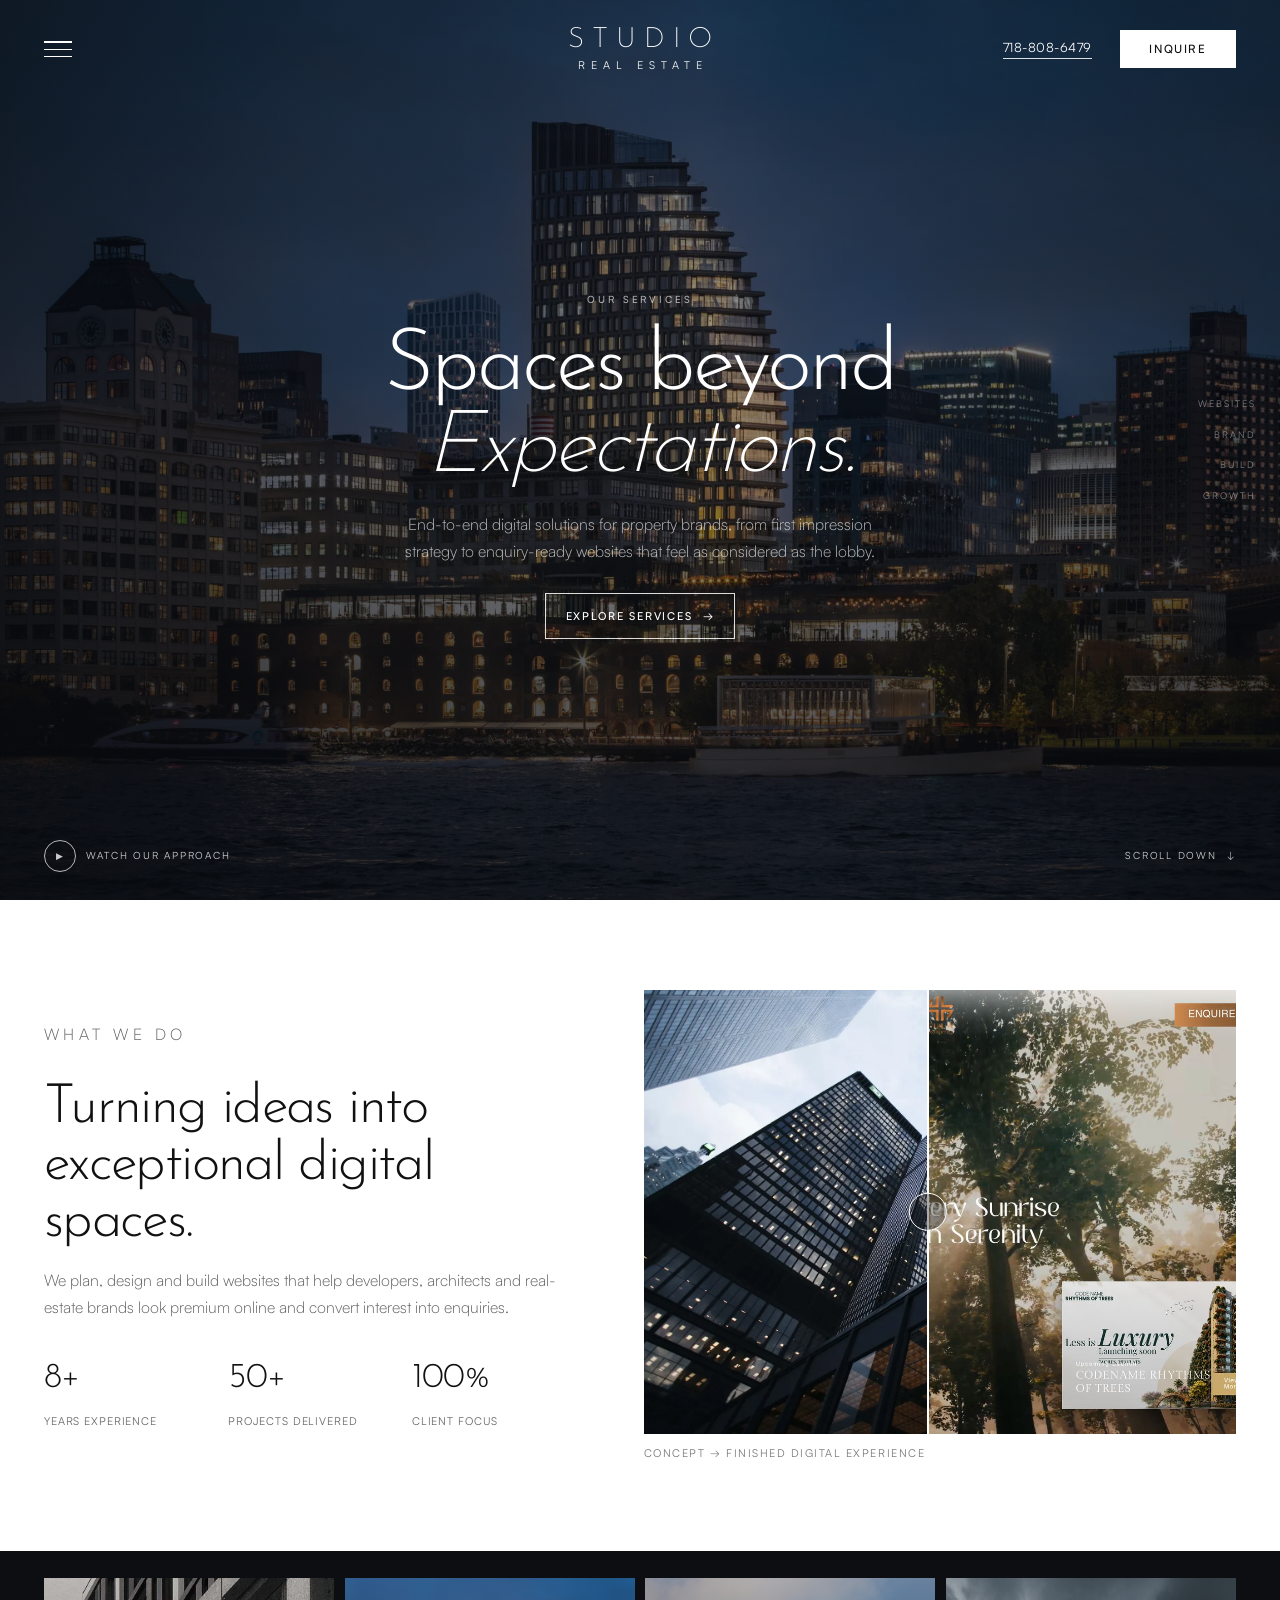
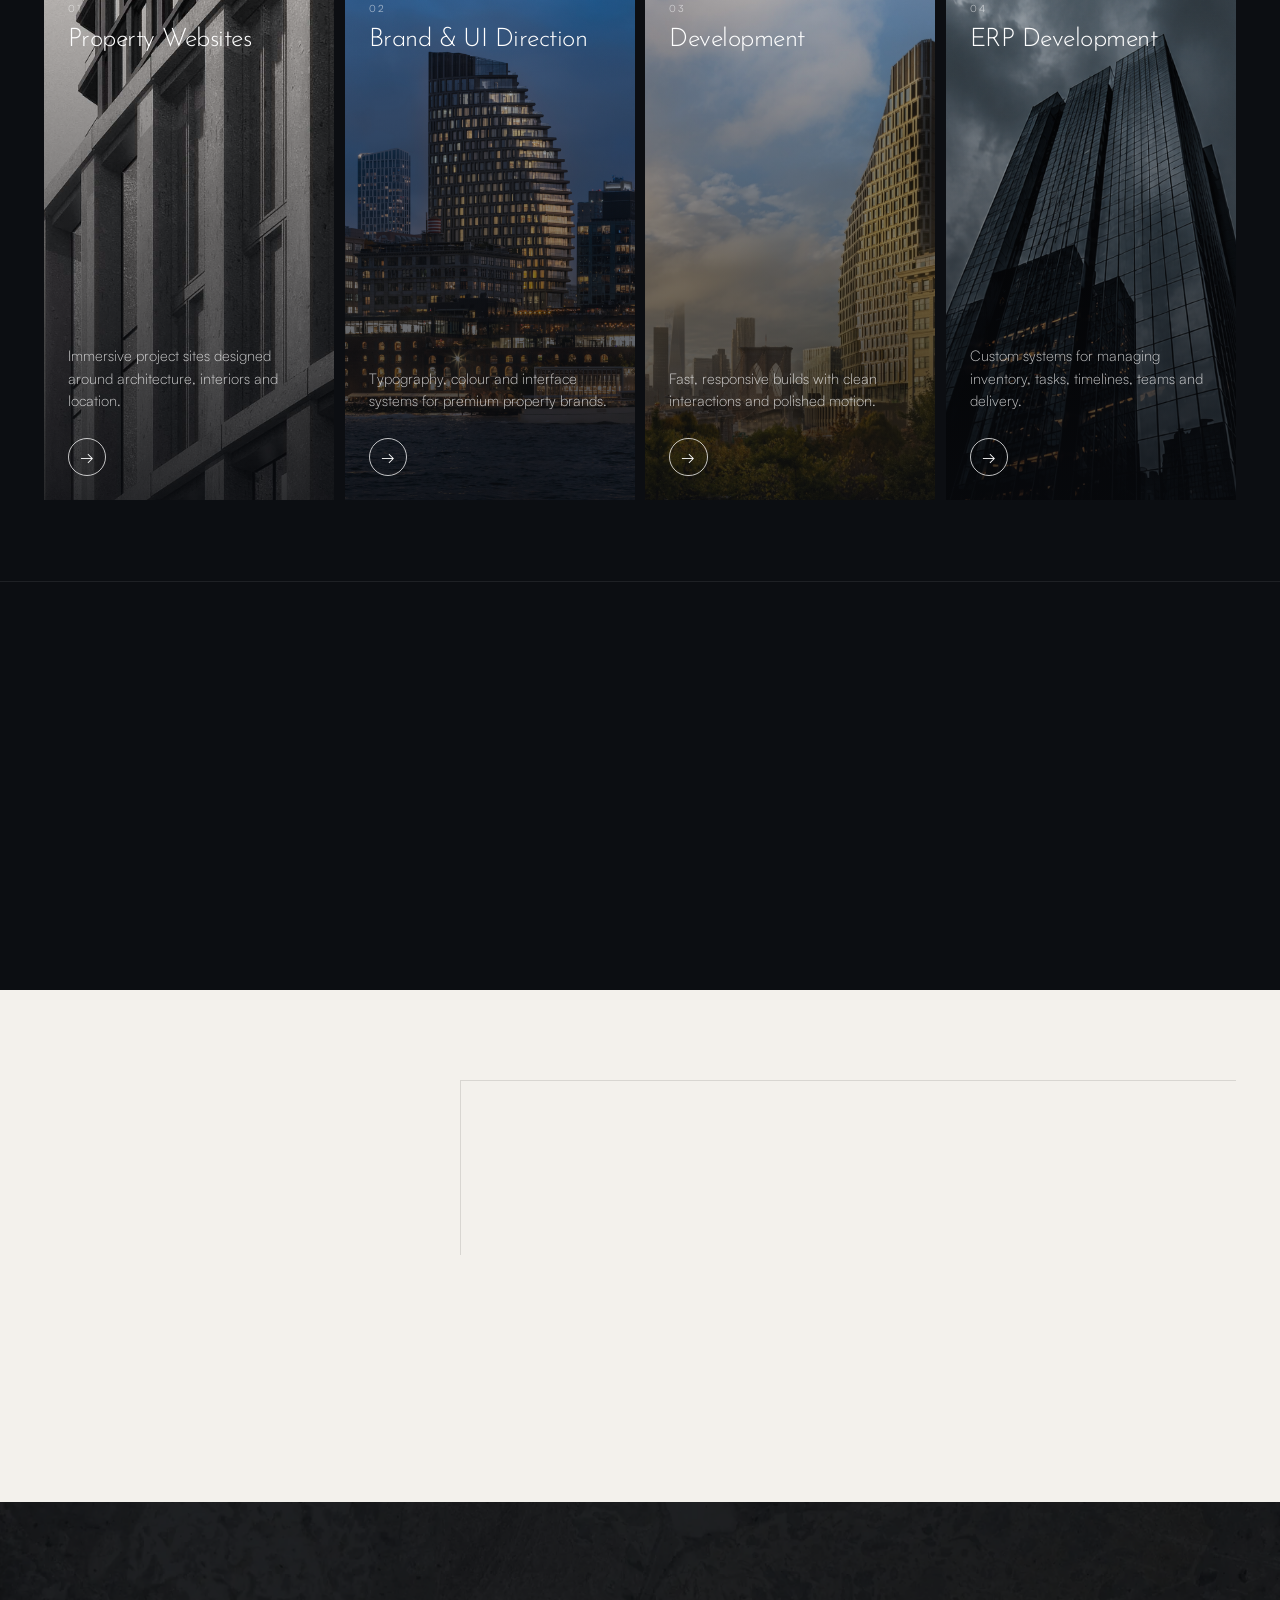
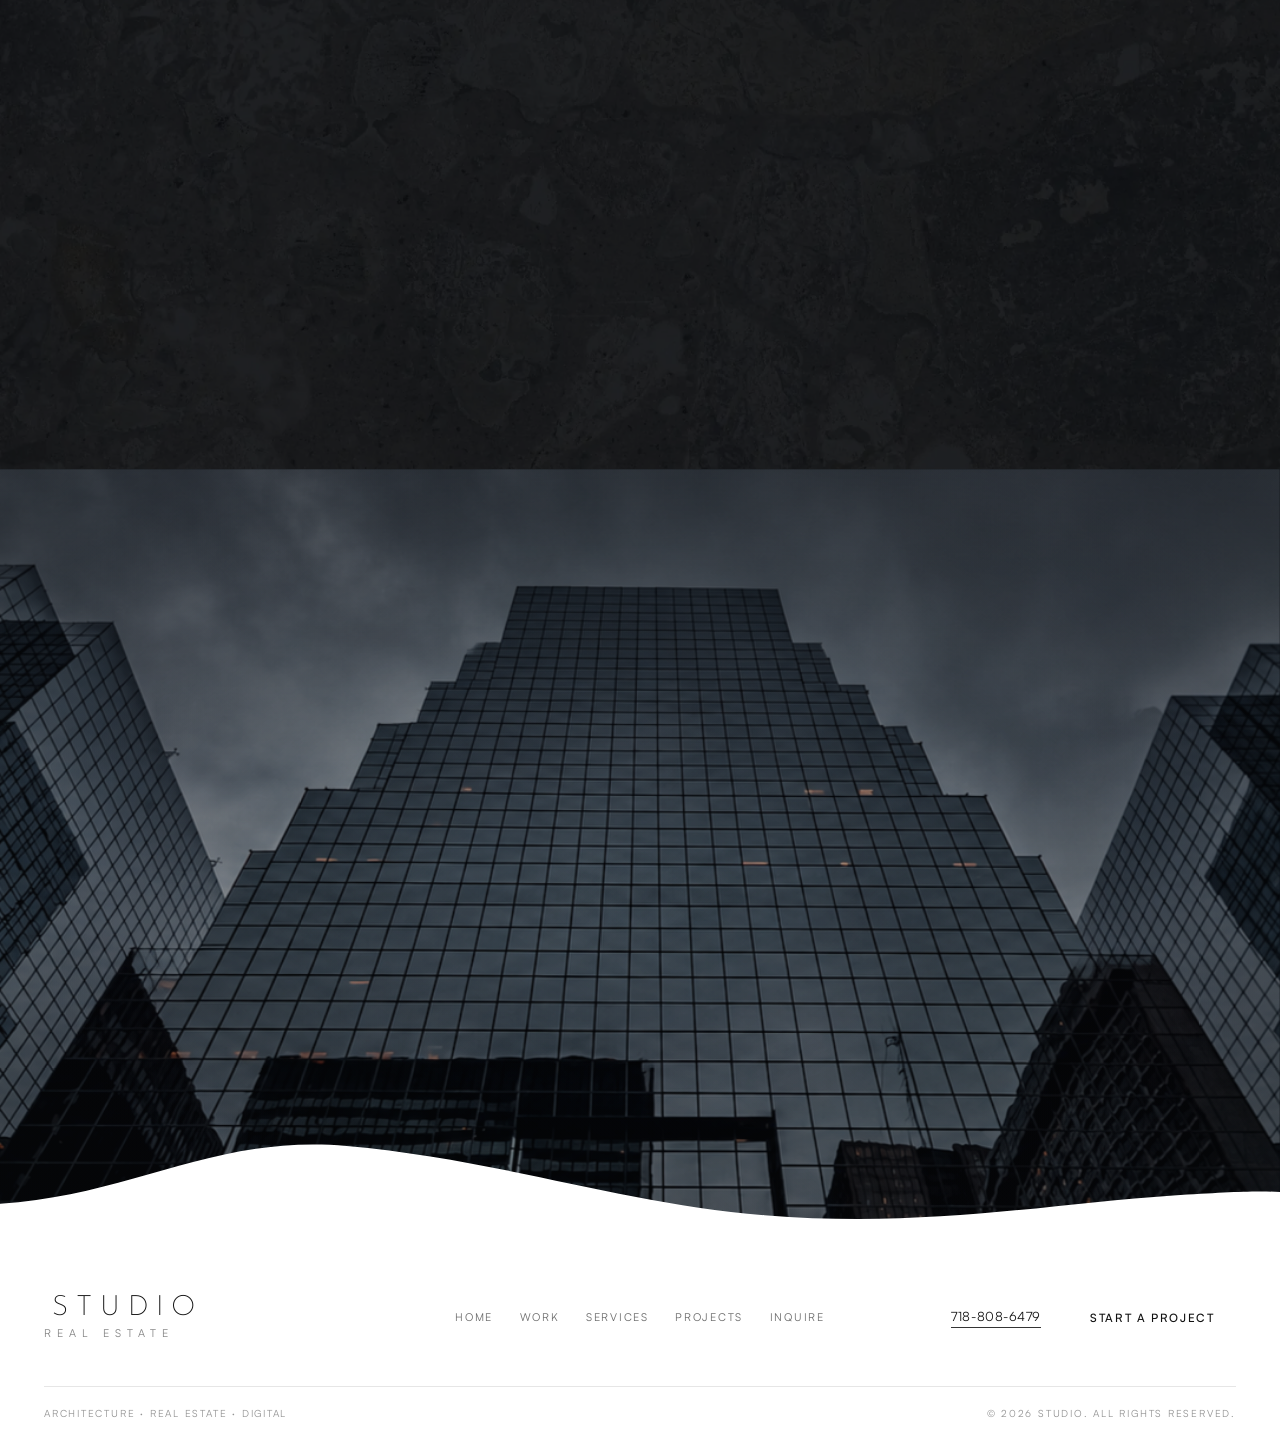
==== service.html @ bb8945a8 "s" ====
<!DOCTYPE html>
<html lang="en">
  <head>
    <meta charset="UTF-8" />
    <meta name="viewport" content="width=device-width, initial-scale=1.0" />
    <title>Services | Studio Real Estate</title>
    <link rel="stylesheet" href="css/style.css" />
    <link rel="stylesheet" href="css/service.css" />
  </head>
  <body class="page-service">
    <header class="site-header" data-hero-animate>
      <button
        class="menu-toggle"
        type="button"
        aria-label="Open menu"
        aria-expanded="false"
        aria-controls="site-menu"
      >
        <span></span>
        <span></span>
        <span></span>
      </button>

      <a class="brand" href="index.html#hero" aria-label="Studio home">
        <span class="brand__name">Studio</span>
        <span class="brand__place">Real Estate</span>
      </a>

      <div class="header-actions">
        <a class="header-phone" href="tel:7188086479">718-808-6479</a>
        <a class="btn-inquire" href="#start">Inquire</a>
      </div>
    </header>

    <nav class="site-menu" id="site-menu" aria-hidden="true">
      <div class="site-menu__inner">
        <ul class="site-menu__links">
          <li><a href="index.html#hero">Home</a></li>
          <li><a href="index.html#statement">Work</a></li>
          <li><a href="service.html">Services</a></li>
          <li><a href="#start">Start a Project</a></li>
          <li><a href="index.html#projects">Projects</a></li>
        </ul>
      </div>
    </nav>

    <main>
      <section class="svc-hero" id="top">
        <div class="svc-hero__media" aria-hidden="true">
          <img src="hero_image/CTA.webp" alt="" />
          <div class="svc-hero__overlay"></div>
        </div>

        <div class="svc-hero__content">
          <p class="svc-hero__eyebrow" data-hero-animate>Our Services</p>
          <h1 class="svc-hero__title">
            <span data-hero-animate>Spaces beyond</span>
            <span class="svc-hero__title-em" data-hero-animate>Expectations.</span>
          </h1>
          <p class="svc-hero__copy" data-hero-animate>
            End-to-end digital solutions for property brands, from first impression
            strategy to enquiry-ready websites that feel as considered as the lobby.
          </p>
          <a class="svc-outline" href="#core" data-hero-animate>
            Explore Services
            <span aria-hidden="true">→</span>
          </a>
        </div>

        <div class="svc-hero__rail svc-hero__rail--right" aria-hidden="true">
          <span>Websites</span>
          <span>Brand</span>
          <span>Build</span>
          <span>Growth</span>
        </div>

        <div class="svc-hero__bottom" data-hero-animate>
          <a class="svc-hero__watch" href="index.html#approach">
            <span class="svc-hero__play" aria-hidden="true">▶</span>
            Watch Our Approach
          </a>
          <a class="svc-hero__scroll" href="#intro" aria-label="Scroll down">
            Scroll Down
            <span aria-hidden="true">↓</span>
          </a>
        </div>
      </section>

      <section class="svc-intro" id="intro" data-animate-section>
        <div class="svc-intro__copy">
          <p class="svc-kicker">What we do</p>
          <h2>Turning ideas into exceptional digital spaces.</h2>
          <p>
            We plan, design and build websites that help developers, architects and
            real-estate brands look premium online and convert interest into enquiries.
          </p>
          <ul class="svc-stats">
            <li>
              <strong>8+</strong>
              <span>Years Experience</span>
            </li>
            <li>
              <strong>50+</strong>
              <span>Projects Delivered</span>
            </li>
            <li>
              <strong>100%</strong>
              <span>Client Focus</span>
            </li>
          </ul>
        </div>

        <div class="svc-compare" data-compare>
          <div class="svc-compare__frame">
            <img class="svc-compare__after" src="images/projects/tula.jpg" alt="Finished property website" />
            <div class="svc-compare__before-wrap">
              <img class="svc-compare__before" src="hero_image/second_hero.webp" alt="Concept composition" />
            </div>
            <input
              class="svc-compare__range"
              type="range"
              min="0"
              max="100"
              value="48"
              aria-label="Compare concept and finished design"
            />
            <div class="svc-compare__handle" aria-hidden="true"></div>
          </div>
          <p class="svc-compare__caption">Concept → finished digital experience</p>
        </div>
      </section>

      <section class="svc-core" id="core" data-animate-section>
        <ul class="svc-core__grid">
          <li class="svc-core__card" data-flip-card>
            <div class="svc-core__inner">
              <div class="svc-core__face svc-core__face--front">
                <img src="hero_image/olympia-design-hero.jpg" alt="" />
                <div class="svc-core__shade"></div>
                <div class="svc-core__body">
                  <span>01</span>
                  <h3>Property Websites</h3>
                  <p>Immersive project sites designed around architecture, interiors and location.</p>
                  <span class="svc-core__hint" aria-hidden="true">→</span>
                </div>
              </div>
              <div class="svc-core__face svc-core__face--back">
                <div class="svc-core__back">
                  <span>01</span>
                  <h3>Property Websites</h3>
                  <p>
                    Launch pages that feel like the property, photography-led layouts,
                    unit plans, gallery storytelling and enquiry paths built to convert.
                  </p>
                  <ul>
                    <li>Project &amp; landing sites</li>
                    <li>Gallery &amp; walkthrough flows</li>
                    <li>Lead capture &amp; CRM hooks</li>
                  </ul>
                  <a href="#start">Start a project <span aria-hidden="true">→</span></a>
                </div>
              </div>
            </div>
          </li>
          <li class="svc-core__card" data-flip-card>
            <div class="svc-core__inner">
              <div class="svc-core__face svc-core__face--front">
                <img src="hero_image/CTA.jpg" alt="" />
                <div class="svc-core__shade"></div>
                <div class="svc-core__body">
                  <span>02</span>
                  <h3>Brand &amp; UI Direction</h3>
                  <p>Typography, colour and interface systems for premium property brands.</p>
                  <span class="svc-core__hint" aria-hidden="true">→</span>
                </div>
              </div>
              <div class="svc-core__face svc-core__face--back">
                <div class="svc-core__back">
                  <span>02</span>
                  <h3>Brand &amp; UI Direction</h3>
                  <p>
                    A clear visual system so every screen, from first scroll to enquiry 
                    feels consistent, calm and unmistakably yours.
                  </p>
                  <ul>
                    <li>Type &amp; colour systems</li>
                    <li>Interface patterns</li>
                    <li>Art direction for launches</li>
                  </ul>
                  <a href="#start">Start a project <span aria-hidden="true">→</span></a>
                </div>
              </div>
            </div>
          </li>
          <li class="svc-core__card" data-flip-card>
            <div class="svc-core__inner">
              <div class="svc-core__face svc-core__face--front">
                <img src="hero_image/2022PB63_7179-5-scaled.jpg" alt="" />
                <div class="svc-core__shade"></div>
                <div class="svc-core__body">
                  <span>03</span>
                  <h3>Development</h3>
                  <p>Fast, responsive builds with clean interactions and polished motion.</p>
                  <span class="svc-core__hint" aria-hidden="true">→</span>
                </div>
              </div>
              <div class="svc-core__face svc-core__face--back">
                <div class="svc-core__back">
                  <span>03</span>
                  <h3>Development</h3>
                  <p>
                    Front-end engineering that protects design intent, sharp on mobile,
                    smooth in motion and ready for SEO and analytics from day one.
                  </p>
                  <ul>
                    <li>Responsive builds</li>
                    <li>Motion &amp; micro-interactions</li>
                    <li>Performance &amp; SEO basics</li>
                  </ul>
                  <a href="#start">Start a project <span aria-hidden="true">→</span></a>
                </div>
              </div>
            </div>
          </li>
          <li class="svc-core__card" data-flip-card>
            <div class="svc-core__inner">
              <div class="svc-core__face svc-core__face--front">
                <img src="hero_image/start-skyline-b.png" alt="" />
                <div class="svc-core__shade"></div>
                <div class="svc-core__body">
                  <span>04</span>
                  <h3>ERP Development</h3>
                  <p>Custom systems for managing inventory, tasks, timelines, teams and delivery.</p>
                  <span class="svc-core__hint" aria-hidden="true">→</span>
                </div>
              </div>
              <div class="svc-core__face svc-core__face--back">
                <div class="svc-core__back">
                  <span>04</span>
                  <h3>ERP Development</h3>
                  <p>
                    Internal tools tailored to how your team actually works, inventory,
                    timelines, handoffs and reporting in one clear system.
                  </p>
                  <ul>
                    <li>Inventory &amp; unit tracking</li>
                    <li>Team &amp; task workflows</li>
                    <li>Dashboards &amp; reporting</li>
                  </ul>
                  <a href="#start">Start a project <span aria-hidden="true">→</span></a>
                </div>
              </div>
            </div>
          </li>
        </ul>
      </section>

      <section class="svc-process" id="process" data-animate-section>
        <div class="svc-process__intro">
          <p class="svc-kicker svc-kicker--light">Our process</p>
          <h2>One vision.<br />Every stage.</h2>
          <a class="svc-outline" href="index.html#approach">Our Process <span aria-hidden="true">→</span></a>
        </div>

        <ol class="svc-process__track">
          <li>
            <figure>
              <img src="what_we_do_assets/01_strategy.jpg" alt="" />
              <figcaption><span>01</span> Discover</figcaption>
            </figure>
          </li>
          <li>
            <figure>
              <img src="what_we_do_assets/02_brand.jpg" alt="" />
              <figcaption><span>02</span> Plan</figcaption>
            </figure>
          </li>
          <li>
            <figure>
              <img src="what_we_do_assets/03_web_design.jpg" alt="" />
              <figcaption><span>03</span> Design</figcaption>
            </figure>
          </li>
          <li>
            <figure>
              <img src="what_we_do_assets/04_development.jpg" alt="" />
              <figcaption><span>04</span> Develop</figcaption>
            </figure>
          </li>
          <li>
            <figure>
              <img src="what_we_do_assets/06_support.jpg" alt="" />
              <figcaption><span>05</span> Deliver</figcaption>
            </figure>
          </li>
        </ol>
      </section>

      <section class="svc-expertise" id="expertise" data-animate-section>
        <div class="svc-expertise__intro">
          <p class="svc-kicker">Our expertise</p>
          <h2>End-to-end solutions.</h2>
          <p>
            Strategy, design, engineering and growth, one studio through every stage
            of your property’s digital presence.
          </p>
          <a class="svc-solid" href="#core">View All Services <span aria-hidden="true">→</span></a>
        </div>

        <ul class="svc-expertise__grid">
          <li>
            <img src="what_we_do_assets/01_strategy_icon.png" alt="" />
            <h3>Concept Design &amp; Planning</h3>
          </li>
          <li>
            <img src="what_we_do_assets/03_web_design_icon.png" alt="" />
            <h3>UI Systems &amp; Interfaces</h3>
          </li>
          <li>
            <img src="what_we_do_assets/02_brand_icon.png" alt="" />
            <h3>Brand Identity &amp; Art Direction</h3>
          </li>
          <li>
            <img src="what_we_do_assets/05_seo_icon.png" alt="" />
            <h3>SEO &amp; Enquiry Flows</h3>
          </li>
          <li>
            <img src="what_we_do_assets/04_development_icon.png" alt="" />
            <h3>Build &amp; Launch</h3>
          </li>
          <li>
            <img src="what_we_do_assets/06_support_icon.png" alt="" />
            <h3>Ongoing Support</h3>
          </li>
        </ul>
      </section>

      <section class="svc-why" id="why" data-animate-section>
        <div class="svc-why__media" aria-hidden="true">
          <img src="hero_image/bg-menu-full.webp" alt="" />
          <div class="svc-why__overlay"></div>
        </div>
        <div class="svc-why__copy">
          <h2>Why work with us?</h2>
          <p>
            Quiet design, strong presence. We build digital experiences that protect
            the brand, clarify the offer and turn attention into conversations.
          </p>
        </div>
        <ul class="svc-why__points">
          <li>
            <span>01</span>
            <h3>Client-Centric</h3>
            <p>Every decision serves how your property actually sells.</p>
          </li>
          <li>
            <span>02</span>
            <h3>Transparent Process</h3>
            <p>Clear stages, shared timelines and no template surprises.</p>
          </li>
          <li>
            <span>03</span>
            <h3>Quality &amp; Precision</h3>
            <p>Typography, motion and detail treated like lobby finishes.</p>
          </li>
          <li>
            <span>04</span>
            <h3>Long-Term Value</h3>
            <p>Sites that stay sharp after launch, not just on day one.</p>
          </li>
        </ul>
      </section>

      <section class="start" id="start" data-animate-section>
        <div class="start__media" aria-hidden="true">
          <img
            class="start__image is-active"
            data-start-slide
            src="hero_image/start-skyline-a.png"
            alt=""
          />
          <img
            class="start__image"
            data-start-slide
            src="hero_image/start-skyline-b.png"
            alt=""
          />
          <div class="start__overlay"></div>
        </div>

        <div class="start__content">
          <p class="start__eyebrow">05, Start a project</p>
          <h2 class="start__title" data-start-title aria-live="polite">
            <span class="start__line"><span>Your next</span></span>
            <span class="start__line"><span>property</span></span>
            <span class="start__line"><span>deserves a better</span></span>
            <span class="start__line"><span>first impression.</span></span>
          </h2>
          <a class="start__cta" href="mailto:hello@studio.com">
            Let’s talk
            <span aria-hidden="true">→</span>
          </a>
        </div>
      </section>
    </main>

    <footer class="site-footer" data-animate-section>
      <svg
        class="site-footer__wave"
        viewBox="0 0 1440 160"
        preserveAspectRatio="none"
        aria-hidden="true"
      >
        <path
          d="M0,118 C150,108 240,34 390,48 C560,64 700,118 860,132 C1040,148 1180,118 1320,108 C1380,104 1415,102 1440,104 L1440,160 L0,160 Z"
        />
      </svg>

      <div class="site-footer__body">
        <div class="site-footer__inner">
          <a class="brand site-footer__brand" href="index.html#hero" aria-label="Studio home">
            <span class="brand__name">Studio</span>
            <span class="brand__place">Real Estate</span>
          </a>

          <nav class="site-footer__nav" aria-label="Footer">
            <a href="index.html#hero">Home</a>
            <a href="index.html#statement">Work</a>
            <a href="service.html">Services</a>
            <a href="index.html#projects">Projects</a>
            <a href="#start">Inquire</a>
          </nav>

          <div class="site-footer__actions">
            <a class="site-footer__phone" href="tel:7188086479">718-808-6479</a>
            <a class="btn-inquire site-footer__btn" href="#start">Start a project</a>
          </div>
        </div>

        <div class="site-footer__bar">
          <p>Architecture · Real Estate · Digital</p>
          <p>© 2026 Studio. All rights reserved.</p>
        </div>
      </div>
    </footer>

    <script src="js/main.js?v=build11"></script>
    <script src="js/service.js"></script>
  </body>
</html>
---- css/style.css ----
/* ============================================
   Olympia Dumbo — Base & Fonts
   ============================================ */

@font-face {
  font-family: "Josefin Sans";
  src: url("../Josefin_Sans/JosefinSans-VariableFont_wght.ttf")
    format("truetype-variations");
  font-weight: 100 700;
  font-style: normal;
  font-display: swap;
}

@font-face {
  font-family: "Satoshi";
  src: url("../Josefin_Sans/Satoshi-Light.otf") format("opentype");
  font-weight: 300;
  font-style: normal;
  font-display: swap;
}

@font-face {
  font-family: "Satoshi";
  src: url("../Josefin_Sans/Satoshi-Regular.otf") format("opentype");
  font-weight: 400;
  font-style: normal;
  font-display: swap;
}

@font-face {
  font-family: "Satoshi";
  src: url("../Josefin_Sans/Satoshi-Medium.otf") format("opentype");
  font-weight: 500;
  font-style: normal;
  font-display: swap;
}

@font-face {
  font-family: "Satoshi";
  src: url("../Josefin_Sans/Satoshi-Bold.otf") format("opentype");
  font-weight: 700;
  font-style: normal;
  font-display: swap;
}

:root {
  --color-white: #ffffff;
  --color-black: #111111;
  --color-ink: #1a1a1a;
  --header-pad-x: clamp(1.25rem, 3.5vw, 2.75rem);
  --header-pad-y: clamp(1.1rem, 2vw, 1.6rem);
  --ease-out: cubic-bezier(0.22, 1, 0.36, 1);
}

*,
*::before,
*::after {
  box-sizing: border-box;
  margin: 0;
  padding: 0;
}

html {
  scroll-behavior: smooth;
}

body {
  font-family: "Satoshi", "Josefin Sans", sans-serif;
  color: var(--color-white);
  background: var(--color-ink);
  line-height: 1.4;
  overflow-x: hidden;
  -webkit-font-smoothing: antialiased;
}

img {
  display: block;
  max-width: 100%;
}

a {
  color: inherit;
  text-decoration: none;
}

button {
  font: inherit;
  color: inherit;
  background: none;
  border: none;
  cursor: pointer;
}

ul {
  list-style: none;
}

/* ============================================
   Header
   ============================================ */

.site-header {
  position: absolute;
  inset: 0 0 auto;
  z-index: 100;
  display: grid;
  grid-template-columns: 1fr auto 1fr;
  align-items: center;
  padding: var(--header-pad-y) var(--header-pad-x);
  mix-blend-mode: normal;
}

.menu-toggle {
  justify-self: start;
  display: flex;
  flex-direction: column;
  justify-content: center;
  gap: 6px;
  width: 28px;
  height: 28px;
  z-index: 120;
}

.menu-toggle span {
  display: block;
  width: 100%;
  height: 1.25px;
  background: var(--color-white);
  transition: transform 0.35s var(--ease-out), opacity 0.25s ease;
}

.menu-toggle.is-open span:nth-child(1) {
  transform: translateY(7.25px) rotate(45deg);
}

.menu-toggle.is-open span:nth-child(2) {
  opacity: 0;
}

.menu-toggle.is-open span:nth-child(3) {
  transform: translateY(-7.25px) rotate(-45deg);
}

.brand {
  justify-self: center;
  display: flex;
  flex-direction: column;
  align-items: center;
  text-align: center;
  z-index: 120;
  transition: opacity 0.3s ease;
}

.brand:hover {
  opacity: 0.85;
}

.brand__name {
  font-family: "Josefin Sans", sans-serif;
  font-weight: 200;
  font-size: clamp(1.35rem, 2.2vw, 1.85rem);
  letter-spacing: 0.28em;
  text-transform: uppercase;
  line-height: 1;
  padding-left: 0.28em; /* optical balance for letter-spacing */
}

.brand__place {
  font-family: "Satoshi", sans-serif;
  font-weight: 400;
  font-size: clamp(0.55rem, 0.85vw, 0.68rem);
  letter-spacing: 0.55em;
  text-transform: uppercase;
  margin-top: 0.35em;
  padding-left: 0.55em;
  opacity: 0.95;
}

.header-actions {
  justify-self: end;
  display: flex;
  align-items: center;
  gap: clamp(1rem, 2.5vw, 1.75rem);
  z-index: 120;
}

.header-phone {
  font-family: "Satoshi", sans-serif;
  font-weight: 400;
  font-size: clamp(0.7rem, 1vw, 0.82rem);
  letter-spacing: 0.04em;
  border-bottom: 1px solid rgba(255, 255, 255, 0.85);
  padding-bottom: 1px;
  transition: opacity 0.25s ease;
}

.header-phone:hover {
  opacity: 0.75;
}

.btn-inquire {
  display: inline-flex;
  align-items: center;
  justify-content: center;
  min-width: 7.25rem;
  padding: 0.7rem 1.35rem;
  background: var(--color-white);
  color: var(--color-black);
  font-family: "Satoshi", sans-serif;
  font-weight: 500;
  font-size: 0.72rem;
  letter-spacing: 0.14em;
  text-transform: uppercase;
  transition: background 0.3s ease, color 0.3s ease, transform 0.3s var(--ease-out);
}

.btn-inquire:hover {
  background: transparent;
  color: var(--color-white);
  outline: 1px solid var(--color-white);
  outline-offset: -1px;
}

/* ============================================
   Full-screen menu
   ============================================ */

.site-menu {
  position: fixed;
  inset: 0;
  z-index: 90;
  background:
    linear-gradient(rgba(10, 10, 12, 0.72), rgba(10, 10, 12, 0.72)),
    url("../hero_image/bg-menu-full.jpg") center / cover no-repeat;
  opacity: 0;
  visibility: hidden;
  pointer-events: none;
  transition: opacity 0.7s cubic-bezier(0.4, 0, 0.2, 1), visibility 0.7s cubic-bezier(0.4, 0, 0.2, 1);
}

.site-menu.is-open {
  opacity: 1;
  visibility: visible;
  pointer-events: auto;
}

.site-menu__inner {
  display: flex;
  align-items: center;
  justify-content: center;
  min-height: 100%;
  padding: 6rem var(--header-pad-x) 3rem;
}

.site-menu__links {
  text-align: center;
}

.site-menu__links a {
  display: inline-block;
  font-family: "Josefin Sans", sans-serif;
  font-weight: 200;
  font-size: clamp(1.75rem, 5vw, 3.25rem);
  letter-spacing: 0.18em;
  text-transform: uppercase;
  padding: 0.45em 0;
  transition: opacity 0.25s ease;
}

.site-menu__links a:hover {
  opacity: 0.65;
}

.site-menu.is-open .site-menu__links li {
  animation: menuLinkIn 0.55s var(--ease-out) both;
}

.site-menu.is-open .site-menu__links li:nth-child(1) { animation-delay: 0.08s; }
.site-menu.is-open .site-menu__links li:nth-child(2) { animation-delay: 0.14s; }
.site-menu.is-open .site-menu__links li:nth-child(3) { animation-delay: 0.2s; }
.site-menu.is-open .site-menu__links li:nth-child(4) { animation-delay: 0.26s; }
.site-menu.is-open .site-menu__links li:nth-child(5) { animation-delay: 0.32s; }

@keyframes menuLinkIn {
  from {
    opacity: 0;
    transform: translateY(18px);
  }
  to {
    opacity: 1;
    transform: translateY(0);
  }
}

body.menu-open {
  overflow: hidden;
}

body.menu-open .brand,
body.menu-open .header-actions {
  opacity: 0;
  pointer-events: none;
}

/* ============================================
   Hero
   ============================================ */

.hero {
  position: relative;
  min-height: 100vh;
  min-height: 100dvh;
  display: flex;
  align-items: center;
  justify-content: center;
  overflow: hidden;
  color: var(--color-white);
  background: #0c0e12;
  isolation: isolate;
}

.hero__media {
  position: absolute;
  inset: 0;
  z-index: 0;
  overflow: hidden;
  background: #0c0e12;
}

.hero__image {
  position: absolute;
  inset: 0;
  width: 100%;
  height: 100%;
  object-fit: cover;
  object-position: center 40%;
  opacity: 0;
  transform: translateZ(0) scale(1.04);
  transition:
    opacity 1.6s cubic-bezier(0.4, 0, 0.2, 1),
    transform 7s cubic-bezier(0.25, 0.1, 0.25, 1);
  backface-visibility: hidden;
}

.hero__image.is-active {
  opacity: 1;
  z-index: 1;
  transform: translateZ(0) scale(1);
}

.hero__image.is-exiting {
  opacity: 0;
  z-index: 0;
  transform: translateZ(0) scale(1.02);
}

.hero__overlay {
  position: absolute;
  inset: 0;
  z-index: 2;
  background:
    linear-gradient(
      180deg,
      rgba(8, 10, 14, 0.28) 0%,
      rgba(8, 10, 14, 0.12) 35%,
      rgba(8, 10, 14, 0.18) 70%,
      rgba(8, 10, 14, 0.35) 100%
    );
  pointer-events: none;
}

.hero__content {
  position: relative;
  z-index: 1;
  max-width: 56rem;
  padding: 5.5rem var(--header-pad-x) 4rem;
  text-align: center;
}

.hero__eyebrow {
  font-family: "Satoshi", sans-serif;
  font-weight: 400;
  font-size: clamp(0.58rem, 1vw, 0.72rem);
  letter-spacing: 0.28em;
  text-transform: uppercase;
  margin-bottom: clamp(1rem, 2.2vh, 1.5rem);
  opacity: 0.85;
}

.hero__title {
  font-family: "Josefin Sans", sans-serif;
  font-weight: 400;
  font-size: clamp(2rem, 6vw, 4.6rem);
  line-height: 1.08;
  letter-spacing: 0.12em;
  text-transform: uppercase;
  margin-bottom: clamp(1.1rem, 2.5vw, 1.65rem);
}

.hero__title span {
  display: block;
}

.hero__subtitle {
  font-family: "Satoshi", sans-serif;
  font-weight: 500;
  font-size: clamp(0.62rem, 1.15vw, 0.8rem);
  letter-spacing: 0.22em;
  text-transform: uppercase;
  max-width: 38rem;
  margin: 0 auto;
  line-height: 1.65;
  padding-left: 0.22em;
}

.hero__cta {
  margin-top: clamp(1.5rem, 3vh, 2.25rem);
}

.hero__btn {
  min-width: 9rem;
}

/* Hero entrance — triggered by .is-ready on body */
[data-hero-animate] {
  opacity: 0;
  transform: translateY(28px);
  transition:
    opacity 1s var(--ease-out),
    transform 1s var(--ease-out);
}

body.is-ready .site-header[data-hero-animate] {
  opacity: 1;
  transform: translateY(0);
  transition-delay: 0.1s;
}

body.is-ready .hero__eyebrow[data-hero-animate] {
  opacity: 0.85;
  transform: translateY(0);
  transition-delay: 0.35s;
}

body.is-ready .hero__title [data-hero-animate]:nth-child(1) {
  opacity: 1;
  transform: translateY(0);
  transition-delay: 0.5s;
}

body.is-ready .hero__title [data-hero-animate]:nth-child(2) {
  opacity: 1;
  transform: translateY(0);
  transition-delay: 0.65s;
}

body.is-ready .hero__title [data-hero-animate]:nth-child(3) {
  opacity: 1;
  transform: translateY(0);
  transition-delay: 0.8s;
}

body.is-ready .hero__subtitle[data-hero-animate] {
  opacity: 1;
  transform: translateY(0);
  transition-delay: 0.98s;
}

body.is-ready .hero__cta[data-hero-animate] {
  opacity: 1;
  transform: translateY(0);
  transition-delay: 1.12s;
}

body.is-ready .scroll-hint[data-hero-animate] {
  opacity: 0.9;
  transform: translateX(-50%) translateY(0);
  transition-delay: 1.3s;
}

.scroll-hint {
  position: absolute;
  left: 50%;
  bottom: clamp(1.25rem, 3vh, 2.25rem);
  z-index: 2;
  transform: translateX(-50%);
  color: var(--color-white);
  transition: opacity 0.25s ease;
}

body.is-ready .scroll-hint {
  animation: chevronBob 2.2s ease-in-out 2s infinite;
}

.scroll-hint:hover {
  opacity: 0.65;
}

@keyframes chevronBob {
  0%,
  100% {
    transform: translateX(-50%) translateY(0);
  }
  50% {
    transform: translateX(-50%) translateY(8px);
  }
}

/* ============================================
   Statement (second section)
   ============================================ */

.statement {
  position: relative;
  min-height: 100vh;
  min-height: 100dvh;
  display: flex;
  color: var(--color-white);
  overflow: hidden;
  background: #0c0e12;
  isolation: isolate;
}

.statement__media {
  position: absolute;
  inset: 0;
  z-index: 0;
  overflow: hidden;
  background: #0c0e12;
}

.statement__image {
  width: 100%;
  height: 100%;
  object-fit: cover;
  object-position: center center;
  transform: translateZ(0) scale(1.06);
  backface-visibility: hidden;
}

.statement.is-inview .statement__image {
  animation: statementKenBurns 18s ease-out forwards;
}

.statement__overlay {
  position: absolute;
  inset: 0;
  background:
    linear-gradient(
      105deg,
      rgba(6, 8, 12, 0.55) 0%,
      rgba(6, 8, 12, 0.28) 42%,
      rgba(6, 8, 12, 0.18) 100%
    ),
    linear-gradient(
      180deg,
      rgba(6, 8, 12, 0.35) 0%,
      transparent 28%,
      transparent 68%,
      rgba(6, 8, 12, 0.45) 100%
    );
  pointer-events: none;
}

.statement__layout {
  position: relative;
  z-index: 1;
  display: grid;
  grid-template-rows: auto 1fr auto auto;
  width: 100%;
  min-height: 100vh;
  min-height: 100dvh;
  padding:
    clamp(5.5rem, 12vh, 7.5rem)
    clamp(1.5rem, 5vw, 4.5rem)
    clamp(2rem, 5vh, 3.25rem);
}

.statement__eyebrow {
  display: flex;
  flex-wrap: wrap;
  align-items: center;
  gap: 0.55rem;
  font-family: "Satoshi", sans-serif;
  font-weight: 400;
  font-size: clamp(0.58rem, 1vw, 0.72rem);
  letter-spacing: 0.22em;
  text-transform: uppercase;
  opacity: 0;
  transform: translateY(16px);
  transition: opacity 0.8s var(--ease-out), transform 0.8s var(--ease-out);
}

.statement.is-inview .statement__eyebrow {
  opacity: 0.9;
  transform: translateY(0);
  transition-delay: 0.12s;
}

.statement__title {
  align-self: center;
  max-width: 12ch;
  margin-top: clamp(1.5rem, 4vh, 3rem);
  margin-bottom: clamp(1.5rem, 4vh, 3rem);
  font-family: "Satoshi", sans-serif;
  font-weight: 700;
  font-size: clamp(3.1rem, 9.5vw, 7.5rem);
  line-height: 0.92;
  letter-spacing: -0.03em;
  text-transform: uppercase;
}

.statement__line {
  display: block;
  opacity: 0;
  transform: translateY(40px);
  transition:
    opacity 0.95s var(--ease-out),
    transform 0.95s var(--ease-out);
}

.statement.is-inview .statement__line {
  opacity: 1;
  transform: translateY(0);
}

.statement.is-inview .statement__line:nth-child(1) {
  transition-delay: 0.22s;
}

.statement.is-inview .statement__line:nth-child(2) {
  transition-delay: 0.36s;
}

.statement.is-inview .statement__line:nth-child(3) {
  transition-delay: 0.5s;
}

.statement__copy {
  max-width: 28rem;
  font-family: "Satoshi", sans-serif;
  font-weight: 300;
  font-size: clamp(0.88rem, 1.35vw, 1.05rem);
  line-height: 1.55;
  letter-spacing: 0.01em;
  opacity: 0;
  transform: translateY(22px);
  transition: opacity 0.9s var(--ease-out), transform 0.9s var(--ease-out);
}

.statement.is-inview .statement__copy {
  opacity: 0.92;
  transform: translateY(0);
  transition-delay: 0.62s;
}

.statement__caret {
  display: inline-block;
  margin-right: 0.4em;
  font-weight: 400;
  opacity: 0.75;
}

.statement__explore {
  justify-self: center;
  display: flex;
  flex-direction: column;
  align-items: center;
  gap: 0.85rem;
  margin-top: clamp(2rem, 5vh, 3.5rem);
  font-family: "Satoshi", sans-serif;
  font-weight: 500;
  font-size: 0.62rem;
  letter-spacing: 0.28em;
  text-transform: uppercase;
  opacity: 0;
  transform: translateY(16px);
  transition: opacity 0.8s var(--ease-out), transform 0.8s var(--ease-out);
}

.statement.is-inview .statement__explore {
  opacity: 0.9;
  transform: translateY(0);
  transition-delay: 0.78s;
}

.statement__explore:hover {
  opacity: 1;
}

.statement__explore-line {
  display: block;
  width: 1px;
  height: 3.25rem;
  background: linear-gradient(
    180deg,
    rgba(255, 255, 255, 0.95) 0%,
    rgba(255, 255, 255, 0.15) 100%
  );
  transform-origin: top center;
  animation: explorePulse 2.4s ease-in-out infinite;
}

@keyframes statementKenBurns {
  from {
    transform: translateZ(0) scale(1.06);
  }
  to {
    transform: translateZ(0) scale(1);
  }
}

@keyframes explorePulse {
  0%,
  100% {
    transform: scaleY(1);
    opacity: 0.85;
  }
  50% {
    transform: scaleY(0.72);
    opacity: 0.45;
  }
}

/* ============================================
   Services
   ============================================ */

.services {
  --services-ink: #111111;
  --services-muted: #5c5c5c;
  --services-line: #e4e4e4;
  --services-thumb: #ececec;
  position: relative;
  background: #ffffff;
  color: var(--services-ink);
  padding:
    clamp(4rem, 9vh, 7rem)
    clamp(1.25rem, 4vw, 3.5rem)
    clamp(3.5rem, 8vh, 6rem);
  overflow: hidden;
}

.services__glow {
  position: absolute;
  width: 42vw;
  height: 42vw;
  max-width: 34rem;
  max-height: 34rem;
  top: -12%;
  left: 50%;
  border-radius: 50%;
  background: radial-gradient(circle, rgba(17, 17, 17, 0.045), transparent 68%);
  pointer-events: none;
  transform: translateX(-50%);
  animation: servicesGlow 10s ease-in-out infinite alternate;
}

.services__wrap {
  position: relative;
  z-index: 1;
  max-width: 78rem;
  margin: 0 auto;
}

.services__intro {
  text-align: center;
  max-width: 44rem;
  margin: 0 auto clamp(3rem, 7vh, 4.75rem);
  display: flex;
  flex-direction: column;
  align-items: center;
}

.services__eyebrow {
  display: flex;
  align-items: center;
  justify-content: center;
  gap: 0.75rem;
  font-family: "Satoshi", sans-serif;
  font-weight: 500;
  font-size: 0.68rem;
  letter-spacing: 0.18em;
  text-transform: uppercase;
  margin-bottom: 1.5rem;
  opacity: 0;
  transform: translateY(14px);
  transition: opacity 0.7s var(--ease-out), transform 0.7s var(--ease-out);
}

.services.is-inview .services__eyebrow {
  opacity: 1;
  transform: translateY(0);
}

.services__eyebrow-line {
  display: block;
  width: 1.75rem;
  height: 1px;
  background: var(--services-ink);
  transform: scaleX(0);
  transform-origin: center;
  transition: transform 0.8s var(--ease-out) 0.15s;
}

.services.is-inview .services__eyebrow-line {
  transform: scaleX(1);
}

.services__title {
  font-family: "Josefin Sans", sans-serif;
  font-weight: 400;
  font-size: clamp(1.55rem, 3.6vw, 3.1rem);
  line-height: 1.15;
  letter-spacing: 0.06em;
  text-transform: uppercase;
  margin-bottom: 1.35rem;
}

.services__title-line {
  display: block;
  overflow: hidden;
}

.services__title-line > span {
  display: block;
  white-space: nowrap;
  transform: translateY(110%);
  transition: transform 1s var(--ease-out);
}

.services.is-inview .services__title-line:nth-child(1) > span {
  transform: translateY(0);
  transition-delay: 0.18s;
}

.services.is-inview .services__title-line:nth-child(2) > span {
  transform: translateY(0);
  transition-delay: 0.32s;
}

.services__lead {
  font-family: "Satoshi", sans-serif;
  font-weight: 400;
  font-size: clamp(0.98rem, 1.35vw, 1.08rem);
  line-height: 1.65;
  color: var(--services-muted);
  margin-bottom: 2rem;
  max-width: 36rem;
  opacity: 0;
  transform: translateY(18px);
  transition: opacity 0.85s var(--ease-out) 0.42s, transform 0.85s var(--ease-out) 0.42s;
}

.services.is-inview .services__lead {
  opacity: 1;
  transform: translateY(0);
}

.services__cta {
  display: inline-flex;
  align-items: center;
  gap: 0.65rem;
  padding: 0.85rem 1.15rem;
  border: 1px solid var(--services-ink);
  font-family: "Satoshi", sans-serif;
  font-weight: 500;
  font-size: 0.68rem;
  letter-spacing: 0.14em;
  text-transform: uppercase;
  opacity: 0;
  transform: translateY(16px);
  transition:
    opacity 0.8s var(--ease-out) 0.55s,
    transform 0.8s var(--ease-out) 0.55s,
    background 0.35s ease,
    color 0.35s ease;
}

.services.is-inview .services__cta {
  opacity: 1;
  transform: translateY(0);
}

.services__cta:hover {
  background: var(--services-ink);
  color: #ffffff;
}

.services__cta-icon {
  display: inline-block;
  transition: transform 0.35s var(--ease-out);
}

.services__cta:hover .services__cta-icon {
  transform: translate(3px, -3px);
}

.services__panel {
  min-width: 0;
}

.services__rows {
  border-top: 1px solid var(--services-line);
}

.services__row {
  position: relative;
  display: grid;
  grid-template-columns:
    2.5rem
    3.75rem
    minmax(0, 1.35fr)
    clamp(12rem, 20vw, 16.5rem)
    2.75rem;
  gap: clamp(0.85rem, 2vw, 1.5rem);
  align-items: center;
  padding: 1.75rem 0;
  border-bottom: 1px solid var(--services-line);
  opacity: 0;
  transform: translateY(28px);
  transition:
    opacity 0.85s var(--ease-out),
    transform 0.85s var(--ease-out),
    background 0.4s ease,
    padding 0.4s var(--ease-out);
}

.services__row::before {
  content: "";
  position: absolute;
  left: 0;
  top: 0;
  bottom: 0;
  width: 2px;
  background: var(--services-ink);
  transform: scaleY(0);
  transform-origin: center top;
  transition: transform 0.45s var(--ease-out);
}

.services__row.is-visible {
  opacity: 1;
  transform: translateY(0);
}

.services__row.is-active,
.services__row:hover {
  background: linear-gradient(90deg, rgba(17, 17, 17, 0.03), transparent 55%);
  padding-left: 0.75rem;
}

.services__row.is-active::before,
.services__row:hover::before {
  transform: scaleY(1);
}

.services__num span {
  display: inline-block;
  font-family: "Satoshi", sans-serif;
  font-weight: 400;
  font-size: 0.72rem;
  letter-spacing: 0.06em;
  padding-bottom: 0.35rem;
  border-bottom: 1px solid var(--services-ink);
  transition: transform 0.4s var(--ease-out), letter-spacing 0.4s ease;
}

.services__row:hover .services__num span,
.services__row.is-active .services__num span {
  transform: translateY(-2px);
  letter-spacing: 0.12em;
}

.services__icon {
  width: 3.4rem;
  height: 3.4rem;
  border-radius: 50%;
  background: #f3f3f3;
  display: flex;
  align-items: center;
  justify-content: center;
  overflow: hidden;
  transition: transform 0.45s var(--ease-out), background 0.35s ease;
}

.services__icon img {
  width: 100%;
  height: 100%;
  object-fit: cover;
  display: block;
}

.services__row:hover .services__icon,
.services__row.is-active .services__icon {
  transform: scale(1.06);
  background: #e7e7e7;
}

.services__tag {
  font-family: "Satoshi", sans-serif;
  font-weight: 500;
  font-size: 0.62rem;
  letter-spacing: 0.16em;
  text-transform: uppercase;
  color: #8a8a8a;
  margin-bottom: 0.45rem;
}

.services__info h3 {
  font-family: "Josefin Sans", sans-serif;
  font-weight: 300;
  font-size: clamp(1.2rem, 2.1vw, 1.55rem);
  letter-spacing: 0.06em;
  text-transform: uppercase;
  line-height: 1.2;
  margin-bottom: 0.5rem;
  transition: letter-spacing 0.4s ease, transform 0.4s var(--ease-out);
}

.services__row:hover .services__info h3,
.services__row.is-active .services__info h3 {
  letter-spacing: 0.09em;
  transform: translateX(4px);
}

.services__info p:not(.services__tag) {
  font-family: "Satoshi", sans-serif;
  font-weight: 400;
  font-size: clamp(0.88rem, 1.1vw, 0.98rem);
  line-height: 1.6;
  color: var(--services-muted);
  max-width: 28rem;
  transition: color 0.35s ease;
}

.services__row:hover .services__info p:not(.services__tag),
.services__row.is-active .services__info p:not(.services__tag) {
  color: #3d3d3d;
}

.services__thumb {
  position: relative;
  width: 100%;
  aspect-ratio: 16 / 10;
  min-height: 5.75rem;
  background: var(--services-thumb);
  overflow: hidden;
  clip-path: inset(0 0 100% 0);
  transition:
    clip-path 0.9s var(--ease-out),
    transform 0.55s var(--ease-out),
    box-shadow 0.55s ease;
}

.services__row.is-visible .services__thumb {
  clip-path: inset(0 0 0 0);
  transition-delay: 0.12s;
}

.services__row:hover .services__thumb,
.services__row.is-active .services__thumb {
  transform: scale(1.03);
  box-shadow: 0 14px 30px rgba(17, 17, 17, 0.12);
}

.services__thumb img {
  width: 100%;
  height: 100%;
  object-fit: cover;
  display: block;
  transition: transform 0.7s var(--ease-out);
}

.services__row:hover .services__thumb img,
.services__row.is-active .services__thumb img {
  transform: scale(1.08);
}

.services__caption {
  position: absolute;
  left: 0.7rem;
  bottom: 0.65rem;
  right: 0.7rem;
  font-family: "Satoshi", sans-serif;
  font-weight: 500;
  font-size: 0.55rem;
  letter-spacing: 0.14em;
  text-transform: uppercase;
  color: #ffffff;
  text-shadow: 0 1px 8px rgba(0, 0, 0, 0.35);
  z-index: 1;
}

.services__thumb::after {
  content: "";
  position: absolute;
  inset: 0;
  background: linear-gradient(
    180deg,
    transparent 45%,
    rgba(0, 0, 0, 0.45) 100%
  );
  pointer-events: none;
}

.services__arrow {
  width: 2.35rem;
  height: 2.35rem;
  border: 1px solid var(--services-ink);
  border-radius: 50%;
  display: inline-flex;
  align-items: center;
  justify-content: center;
  font-size: 0.95rem;
  line-height: 1;
  justify-self: end;
  transition:
    background 0.35s ease,
    color 0.35s ease,
    transform 0.4s var(--ease-out),
    box-shadow 0.35s ease;
}

.services__row:hover .services__arrow,
.services__row.is-active .services__arrow,
.services__arrow:hover {
  background: var(--services-ink);
  color: #ffffff;
  transform: translateX(4px);
  box-shadow: 0 8px 18px rgba(17, 17, 17, 0.18);
}

@keyframes servicesGlow {
  from {
    transform: translateX(-50%) translate3d(0, 0, 0) scale(1);
    opacity: 0.7;
  }
  to {
    transform: translateX(-50%) translate3d(0, 18%, 0) scale(1.15);
    opacity: 1;
  }
}

/* ============================================
   Projects
   ============================================ */

.projects {
  --projects-ink: #111111;
  --projects-muted: #5c5c5c;
  --projects-line: #e6e6e6;
  --projects-surface: #efefef;
  background: #fafafa;
  color: var(--projects-ink);
  padding:
    clamp(4rem, 9vh, 7rem)
    0
    0;
  overflow: hidden;
}

.projects__wrap {
  max-width: 78rem;
  margin: 0 auto;
  display: flex;
  flex-direction: column;
  align-items: center;
  padding: 0 clamp(1.25rem, 4vw, 3.5rem) clamp(2.5rem, 6vh, 3.75rem);
}

.projects__intro {
  text-align: center;
  max-width: 48rem;
  margin: 0 auto clamp(2.75rem, 7vh, 4.5rem);
  display: flex;
  flex-direction: column;
  align-items: center;
}

.projects__eyebrow {
  display: flex;
  align-items: center;
  justify-content: center;
  gap: 0.75rem;
  font-family: "Satoshi", sans-serif;
  font-weight: 500;
  font-size: 0.68rem;
  letter-spacing: 0.18em;
  text-transform: uppercase;
  margin-bottom: 1.35rem;
  opacity: 0;
  transform: translateY(14px);
  transition: opacity 0.7s var(--ease-out), transform 0.7s var(--ease-out);
}

.projects.is-inview .projects__eyebrow {
  opacity: 1;
  transform: translateY(0);
}

.projects__eyebrow-line {
  display: block;
  width: 1.75rem;
  height: 1px;
  background: var(--projects-ink);
  transform: scaleX(0);
  transform-origin: center;
  transition: transform 0.8s var(--ease-out) 0.12s;
}

.projects.is-inview .projects__eyebrow-line {
  transform: scaleX(1);
}

.projects__title {
  font-family: "Josefin Sans", sans-serif;
  font-weight: 500;
  font-size: clamp(2.35rem, 6.2vw, 5rem);
  line-height: 0.98;
  letter-spacing: 0.04em;
  text-transform: uppercase;
  margin-bottom: 1.25rem;
  min-height: 1.96em;
}

.projects__title-line {
  display: block;
  overflow: hidden;
}

.projects__title-line:nth-child(2) {
  position: relative;
}

.projects__title-line > span {
  display: block;
  white-space: nowrap;
  opacity: 0;
  transform: translateY(120%) scale(0.96);
  filter: blur(8px);
  transition:
    opacity 0.9s var(--ease-out),
    transform 1.05s var(--ease-out),
    filter 0.9s var(--ease-out),
    letter-spacing 1.1s var(--ease-out);
}

.projects.is-inview .projects__title-line:nth-child(1) > span {
  opacity: 1;
  transform: translateY(0) scale(1);
  filter: blur(0);
  transition-delay: 0.12s;
}

.projects.is-inview .projects__title-line:nth-child(2) > span {
  opacity: 1;
  transform: translateY(0) scale(1);
  filter: blur(0);
  letter-spacing: 0.055em;
  transition-delay: 0.32s;
}

.projects.is-inview .projects__title-line > span.is-out {
  opacity: 0;
  transform: translateY(-85%) scale(0.98);
  filter: blur(8px);
  letter-spacing: 0.08em;
}

.projects.is-inview .projects__title-line > span.is-prep {
  opacity: 0;
  transform: translateY(120%) scale(0.96);
  filter: blur(8px);
}

.projects__title-line:nth-child(2)::after {
  content: "";
  display: block;
  width: 0;
  height: 2px;
  margin: 0.4em auto 0;
  background: var(--projects-ink);
  transform-origin: center;
  transition: width 0.85s var(--ease-out) 0.75s;
}

.projects.is-inview .projects__title-line:nth-child(2)::after {
  width: min(11rem, 42%);
}

.projects.is-live .projects__title-line:nth-child(2)::after {
  animation: projectsRulePulse 4.8s var(--ease-out) infinite;
}

@keyframes projectsRulePulse {
  0%,
  100% {
    width: min(11rem, 42%);
    opacity: 1;
  }
  45% {
    width: min(7.5rem, 28%);
    opacity: 0.55;
  }
  70% {
    width: min(13rem, 48%);
    opacity: 1;
  }
}

.projects__lead {
  font-family: "Satoshi", sans-serif;
  font-weight: 400;
  font-size: clamp(0.95rem, 1.3vw, 1.05rem);
  line-height: 1.65;
  color: var(--projects-muted);
  max-width: 32rem;
  opacity: 0;
  transform: translateY(16px);
  transition: opacity 0.85s var(--ease-out) 0.4s, transform 0.85s var(--ease-out) 0.4s;
}

.projects.is-inview .projects__lead {
  opacity: 1;
  transform: translateY(0);
}

.projects__grid {
  display: grid;
  grid-template-columns: repeat(2, minmax(0, 1fr));
  gap: clamp(1.5rem, 3vw, 2.25rem);
  width: 100%;
}

.projects__more {
  display: inline-flex;
  align-items: center;
  justify-content: center;
  gap: 0.65rem;
  padding: 0.8rem 1.35rem;
  background: var(--projects-ink);
  color: #ffffff;
  font-family: "Satoshi", sans-serif;
  font-weight: 500;
  font-size: 0.68rem;
  letter-spacing: 0.16em;
  text-transform: uppercase;
  transition: background 0.35s ease, color 0.35s ease;
}

.projects__strip .projects__more {
  position: absolute;
  left: 50%;
  top: 50%;
  z-index: 2;
  transform: translate(-50%, -50%);
}

.projects.is-inview .projects__more {
  opacity: 1;
}

.projects__more:hover {
  background: #ffffff;
  color: var(--projects-ink);
  outline: 1px solid var(--projects-ink);
  outline-offset: -1px;
}

.projects__more span {
  display: inline-block;
  transition: transform 0.35s var(--ease-out);
}

.projects__more:hover span {
  transform: translateX(4px);
}

.projects__strip {
  position: relative;
  display: flex;
  align-items: center;
  width: 100%;
  min-height: clamp(7.5rem, 14vw, 9.5rem);
  overflow: hidden;
  background: #ffffff;
}

.projects__marquee {
  position: relative;
  display: flex;
  align-items: center;
  width: 100%;
  overflow: hidden;
  min-height: inherit;
}

.projects__track {
  display: flex;
  align-items: center;
  gap: 0.85rem;
  width: max-content;
  animation: stripSlide 38s linear infinite;
}

.projects__marquee:hover .projects__track {
  animation-play-state: paused;
}

.projects__chip {
  position: relative;
  flex: 0 0 auto;
  width: clamp(10.5rem, 16vw, 13.5rem);
  aspect-ratio: 16 / 10;
  margin: 0;
  overflow: hidden;
}

.projects__chip img {
  width: 100%;
  height: 100%;
  object-fit: cover;
  object-position: top center;
  display: block;
}

.projects__chip figcaption {
  position: absolute;
  left: 0.6rem;
  bottom: 0.45rem;
  font-family: "Satoshi", sans-serif;
  font-size: 0.52rem;
  letter-spacing: 0.14em;
  text-transform: uppercase;
  color: #ffffff;
  text-shadow: 0 1px 8px rgba(0, 0, 0, 0.45);
}

@keyframes stripSlide {
  from {
    transform: translateX(-50%);
  }
  to {
    transform: translateX(0);
  }
}

.projects__item {
  opacity: 0;
  transform: translateY(28px);
  transition: opacity 0.8s var(--ease-out), transform 0.8s var(--ease-out);
}

.projects__item.is-visible {
  opacity: 1;
  transform: translateY(0);
}

.projects__card {
  display: flex;
  flex-direction: column;
  height: 100%;
  color: inherit;
}

.projects__media {
  position: relative;
  aspect-ratio: 4 / 3;
  background: var(--projects-surface);
  overflow: hidden;
}

.projects__media img {
  width: 100%;
  height: 100%;
  object-fit: cover;
  object-position: top center;
  display: block;
  transition: transform 0.7s var(--ease-out);
}

.projects__media:has(img[src]:not([src=""])) .projects__placeholder {
  display: none;
}

.projects__placeholder {
  position: absolute;
  inset: 0;
  display: flex;
  align-items: center;
  justify-content: center;
  font-family: "Satoshi", sans-serif;
  font-size: 0.68rem;
  letter-spacing: 0.2em;
  text-transform: uppercase;
  color: #9a9a9a;
}

.projects__card:hover .projects__media img {
  transform: scale(1.06);
}

.projects__meta {
  display: grid;
  grid-template-columns: auto 1fr auto;
  gap: 0.85rem;
  align-items: start;
  padding-top: 0.95rem;
}

.projects__index {
  font-family: "Satoshi", sans-serif;
  font-size: 0.68rem;
  letter-spacing: 0.08em;
  color: #8a8a8a;
  padding-top: 0.2rem;
}

.projects__copy h3 {
  font-family: "Josefin Sans", sans-serif;
  font-weight: 300;
  font-size: clamp(0.95rem, 1.4vw, 1.15rem);
  letter-spacing: 0.06em;
  text-transform: uppercase;
  line-height: 1.25;
  margin-bottom: 0.25rem;
  transition: transform 0.35s var(--ease-out);
}

.projects__copy p {
  font-family: "Satoshi", sans-serif;
  font-size: 0.78rem;
  color: var(--projects-muted);
  word-break: break-all;
}

.projects__link {
  font-size: 1rem;
  line-height: 1;
  padding-top: 0.15rem;
  transition: transform 0.35s var(--ease-out);
}

.projects__card:hover .projects__copy h3 {
  transform: translateX(3px);
}

.projects__card:hover .projects__link {
  transform: translate(3px, -3px);
}

/* ============================================
   Vision CTA
   ============================================ */

.vision {
  position: relative;
  min-height: clamp(14rem, 32vh, 20rem);
  display: flex;
  align-items: flex-end;
  color: #ffffff;
  overflow: hidden;
}

.vision__media {
  position: absolute;
  inset: 0;
}

.vision__image {
  width: 100%;
  height: 100%;
  background: #1a1a1a;
}

.vision__image img {
  width: 100%;
  height: 100%;
  object-fit: cover;
  object-position: center 40%;
  display: block;
  transform: scale(1.06);
  transition: transform 2.2s var(--ease-out);
}

.vision.is-inview .vision__image img {
  transform: scale(1);
}

.vision__overlay {
  position: absolute;
  inset: 0;
  background:
    linear-gradient(
      180deg,
      rgba(0, 0, 0, 0.28) 0%,
      rgba(0, 0, 0, 0.58) 100%
    );
}

.vision__content {
  position: relative;
  z-index: 1;
  width: 100%;
  display: flex;
  align-items: flex-end;
  justify-content: space-between;
  gap: 2rem;
  padding:
    clamp(1.75rem, 4vh, 2.75rem)
    clamp(1.25rem, 4vw, 3.5rem);
  max-width: 78rem;
  margin: 0 auto;
}

.vision__title {
  font-family: "Josefin Sans", sans-serif;
  font-weight: 200;
  font-size: clamp(1.65rem, 3.8vw, 2.85rem);
  line-height: 1.12;
  letter-spacing: 0.06em;
  text-transform: uppercase;
  opacity: 0;
  transform: translateY(24px);
  transition: opacity 0.9s var(--ease-out), transform 0.9s var(--ease-out);
}

.vision__title span {
  display: block;
}

.vision.is-inview .vision__title {
  opacity: 1;
  transform: translateY(0);
}

.vision__cta {
  display: inline-flex;
  align-items: center;
  gap: 0.55rem;
  flex-shrink: 0;
  padding: 0.75rem 1rem;
  border: 1px solid rgba(255, 255, 255, 0.85);
  font-family: "Satoshi", sans-serif;
  font-weight: 500;
  font-size: 0.65rem;
  letter-spacing: 0.14em;
  text-transform: uppercase;
  opacity: 0;
  transform: translateY(20px);
  transition:
    opacity 0.9s var(--ease-out),
    transform 0.9s var(--ease-out),
    background 0.3s ease,
    color 0.3s ease;
}

.vision.is-inview .vision__cta {
  opacity: 1;
  transform: translateY(0);
  transition-delay: 0.15s;
}

.vision__cta:hover {
  background: #ffffff;
  color: #111111;
}

/* ============================================
   Approach CTA
   ============================================ */

.approach {
  background: #0c0e12;
  color: #f4f1ea;
  padding: clamp(4.5rem, 12vh, 8.5rem) var(--header-pad-x);
}

.approach__wrap {
  max-width: 84rem;
  margin: 0 auto;
  display: grid;
  grid-template-columns: minmax(0, 1.05fr) minmax(0, 0.95fr);
  gap: clamp(2.5rem, 7vw, 6.5rem);
  align-items: center;
}

.approach__eyebrow {
  font-family: "Satoshi", sans-serif;
  font-weight: 500;
  font-size: 0.62rem;
  letter-spacing: 0.28em;
  text-transform: uppercase;
  color: rgba(244, 241, 234, 0.42);
  margin-bottom: 1.15rem;
  opacity: 0;
  transform: translateY(12px);
  transition: opacity 0.7s var(--ease-out), transform 0.7s var(--ease-out);
}

.approach.is-inview .approach__eyebrow {
  opacity: 1;
  transform: none;
}

.approach__title {
  font-family: "Josefin Sans", sans-serif;
  font-weight: 300;
  font-size: clamp(2.85rem, 6.4vw, 5.4rem);
  line-height: 0.94;
  letter-spacing: -0.025em;
  min-height: 1.88em;
}

.approach__title-line {
  display: block;
  overflow: hidden;
}

.approach__title-line > span {
  display: block;
  white-space: nowrap;
  opacity: 0;
  transform: translateY(115%) rotate(1.2deg);
  filter: blur(10px);
  transform-origin: left center;
  transition:
    opacity 1s var(--ease-out),
    transform 1.15s var(--ease-out),
    filter 0.95s var(--ease-out);
}

.approach.is-inview .approach__title-line:nth-child(1) > span {
  opacity: 1;
  transform: none;
  filter: none;
  transition-delay: 0.12s;
}

.approach.is-inview .approach__title-line:nth-child(2) > span {
  opacity: 1;
  transform: none;
  filter: none;
  transition-delay: 0.32s;
}

.approach.is-inview .approach__title-line > span.is-out {
  opacity: 0;
  transform: translateY(-80%);
  filter: blur(8px);
}

.approach.is-inview .approach__title-line > span.is-prep {
  opacity: 0;
  transform: translateY(115%) rotate(1.2deg);
  filter: blur(10px);
}

.approach__body {
  max-width: 34rem;
  justify-self: end;
  width: 100%;
}

.approach__copy {
  font-family: "Satoshi", sans-serif;
  font-weight: 300;
  font-size: clamp(0.95rem, 1.25vw, 1.08rem);
  line-height: 1.7;
  color: rgba(244, 241, 234, 0.62);
}

.approach__copy span {
  display: inline-block;
  opacity: 0;
  transform: translateY(0.65em);
  filter: blur(7px);
  transition:
    opacity 0.55s var(--ease-out),
    transform 0.55s var(--ease-out),
    filter 0.55s var(--ease-out);
}

.approach.is-inview .approach__copy span {
  opacity: 1;
  transform: none;
  filter: none;
}

.approach__rule {
  width: 100%;
  height: 1px;
  margin: clamp(1.75rem, 4vh, 2.5rem) 0;
  background: rgba(244, 241, 234, 0.16);
  transform: scaleX(0);
  transform-origin: left center;
  transition: transform 1.05s var(--ease-out) 0.85s;
}

.approach.is-inview .approach__rule {
  transform: scaleX(1);
}

.approach__stats {
  display: grid;
  grid-template-columns: repeat(3, minmax(0, 1fr));
  gap: 1rem 1.25rem;
}

.approach__stats li {
  opacity: 0;
  transform: translateY(18px);
  transition: opacity 0.7s var(--ease-out), transform 0.7s var(--ease-out);
}

.approach.is-inview .approach__stats li:nth-child(1) {
  opacity: 1;
  transform: none;
  transition-delay: 1.05s;
}

.approach.is-inview .approach__stats li:nth-child(2) {
  opacity: 1;
  transform: none;
  transition-delay: 1.18s;
}

.approach.is-inview .approach__stats li:nth-child(3) {
  opacity: 1;
  transform: none;
  transition-delay: 1.31s;
}

.approach__value {
  display: block;
  font-family: "Josefin Sans", sans-serif;
  font-weight: 300;
  font-size: clamp(1.85rem, 3.2vw, 2.65rem);
  line-height: 1;
  letter-spacing: -0.03em;
  color: #f4f1ea;
  margin-bottom: 0.55rem;
}

.approach__label {
  display: block;
  font-family: "Satoshi", sans-serif;
  font-weight: 500;
  font-size: 0.58rem;
  letter-spacing: 0.2em;
  text-transform: uppercase;
  color: rgba(244, 241, 234, 0.4);
}

.approach.is-live .approach__eyebrow {
  animation: approachEyebrowLive 5.2s ease-in-out infinite;
}

.approach.is-live .approach__title-line > span {
  position: relative;
  width: max-content;
  max-width: 100%;
}

.approach.is-live .approach__title-line > span::after {
  content: "";
  position: absolute;
  inset: 0;
  background: linear-gradient(
    105deg,
    transparent 36%,
    rgba(255, 255, 255, 0.28) 50%,
    transparent 64%
  );
  background-size: 220% 100%;
  mix-blend-mode: screen;
  animation: approachShine 5.6s ease-in-out infinite;
  pointer-events: none;
}

.approach.is-live .approach__title-line:nth-child(2) > span::after {
  animation-delay: 0.85s;
}

.approach.is-live .approach__copy span {
  animation: approachWordWave 7.8s ease-in-out infinite;
  animation-delay: var(--d, 0s);
}

.approach.is-live .approach__rule {
  position: relative;
  overflow: hidden;
  animation: approachRulePulse 3.4s ease-in-out infinite;
}

.approach.is-live .approach__rule::after {
  content: "";
  position: absolute;
  top: 0;
  bottom: 0;
  left: 0;
  width: 32%;
  background: linear-gradient(
    90deg,
    transparent,
    rgba(244, 241, 234, 0.75),
    transparent
  );
  animation: approachRuleSweep 2.6s ease-in-out infinite;
}

.approach.is-live .approach__stats li {
  animation: approachStatLive 6s ease-in-out infinite;
}

.approach.is-live .approach__stats li:nth-child(2) {
  animation-delay: 2s;
}

.approach.is-live .approach__stats li:nth-child(3) {
  animation-delay: 4s;
}

.approach.is-live .approach__value {
  animation: approachValueLive 6s ease-in-out infinite;
}

.approach.is-live .approach__stats li:nth-child(2) .approach__value {
  animation-delay: 2s;
}

.approach.is-live .approach__stats li:nth-child(3) .approach__value {
  animation-delay: 4s;
}

@keyframes approachEyebrowLive {
  0%,
  100% {
    letter-spacing: 0.28em;
    color: rgba(244, 241, 234, 0.42);
  }
  50% {
    letter-spacing: 0.36em;
    color: rgba(244, 241, 234, 0.72);
  }
}

@keyframes approachShine {
  0%,
  55% {
    background-position: 120% 0;
  }
  100% {
    background-position: -40% 0;
  }
}

@keyframes approachWordWave {
  0%,
  100% {
    color: rgba(244, 241, 234, 0.62);
  }
  7% {
    color: #f4f1ea;
  }
  16% {
    color: rgba(244, 241, 234, 0.62);
  }
}

@keyframes approachRulePulse {
  0%,
  100% {
    background: rgba(244, 241, 234, 0.12);
  }
  50% {
    background: rgba(244, 241, 234, 0.28);
  }
}

@keyframes approachRuleSweep {
  0% {
    transform: translateX(-130%);
  }
  100% {
    transform: translateX(430%);
  }
}

@keyframes approachStatLive {
  0%,
  100% {
    opacity: 0.58;
    transform: translateY(0);
  }
  18%,
  36% {
    opacity: 1;
    transform: translateY(-4px);
  }
}

@keyframes approachValueLive {
  0%,
  100% {
    text-shadow: none;
  }
  18%,
  36% {
    text-shadow: 0 0 22px rgba(244, 241, 234, 0.22);
  }
}

/* ============================================
   Capabilities
   ============================================ */

.build {
  background: #ffffff;
  color: #111111;
  padding: clamp(4.5rem, 11vh, 8rem) var(--header-pad-x) clamp(5rem, 12vh, 9rem);
  overflow: visible;
}

.build__wrap {
  max-width: 92rem;
  margin: 0 auto;
}

.build__eyebrow {
  font-family: "Satoshi", sans-serif;
  font-weight: 500;
  font-size: 0.62rem;
  letter-spacing: 0.28em;
  text-transform: uppercase;
  color: rgba(17, 17, 17, 0.42);
  margin-bottom: 1.1rem;
  opacity: 0;
  transform: translateY(12px);
  transition: opacity 0.7s var(--ease-out), transform 0.7s var(--ease-out);
}

.build.is-inview .build__eyebrow {
  opacity: 1;
  transform: none;
}

.build__intro-row {
  display: grid;
  grid-template-columns: minmax(0, 1fr) minmax(17rem, 24rem);
  gap: clamp(1.75rem, 4vw, 4.5rem);
  align-items: end;
  padding-bottom: clamp(2.25rem, 5vh, 3.5rem);
  margin-bottom: clamp(1.5rem, 4vh, 2.75rem);
  border-bottom: 1px solid #ececec;
}

.build__title {
  min-width: 0;
  font-family: "Josefin Sans", sans-serif;
  font-weight: 300;
  font-size: clamp(2.2rem, 4.8vw, 4.5rem);
  line-height: 0.95;
  letter-spacing: -0.04em;
  white-space: nowrap;
}

.build__title-line {
  display: block;
  overflow: hidden;
}

.build__title-line > span {
  display: block;
  white-space: nowrap;
  opacity: 0;
  transform: translateY(110%);
  filter: blur(8px);
  transition:
    opacity 0.9s var(--ease-out),
    transform 1.05s var(--ease-out),
    filter 0.85s var(--ease-out);
}

.build.is-inview .build__title-line > span {
  opacity: 1;
  transform: none;
  filter: none;
  transition-delay: 0.1s;
}

.build__lead {
  position: relative;
  z-index: 2;
  justify-self: stretch;
  width: 100%;
  max-width: none;
  margin: 0;
  padding: 0 0 0.2rem;
  font-family: "Satoshi", sans-serif;
  font-weight: 400;
  font-size: 1.05rem;
  line-height: 1.7;
  color: #3a3a3a;
  opacity: 0;
  transform: translateY(14px);
  transition: opacity 0.8s var(--ease-out) 0.38s, transform 0.8s var(--ease-out) 0.38s;
}

.build.is-inview .build__lead {
  opacity: 1;
  transform: none;
}

.build__board {
  position: relative;
  min-height: clamp(20rem, 48vh, 30rem);
  padding-right: min(26rem, 34%);
}

.build__display {
  position: absolute;
  left: -0.06em;
  top: 50%;
  margin: 0;
  font-family: "Josefin Sans", sans-serif;
  font-weight: 200;
  font-size: clamp(10rem, 26vw, 20rem);
  line-height: 0.7;
  letter-spacing: -0.08em;
  color: rgba(17, 17, 17, 0.045);
  pointer-events: none;
  user-select: none;
  z-index: 0;
  transform: translateY(-50%);
  transition: opacity 0.35s var(--ease-out);
}

.build__display.is-swapping {
  opacity: 0;
}

.build__list {
  position: relative;
  z-index: 1;
  display: flex;
  flex-direction: column;
  gap: 0.1rem;
  margin: 0;
  padding: 0;
  min-width: 0;
  list-style: none;
}

.build__item {
  position: relative;
  opacity: 0;
  transform: translateY(28px);
  transition: opacity 0.75s var(--ease-out), transform 0.75s var(--ease-out);
}

.build.is-inview .build__item:nth-child(1) {
  opacity: 1;
  transform: none;
  transition-delay: 0.16s;
}

.build.is-inview .build__item:nth-child(2) {
  opacity: 1;
  transform: none;
  transition-delay: 0.26s;
}

.build.is-inview .build__item:nth-child(3) {
  opacity: 1;
  transform: none;
  transition-delay: 0.36s;
}

.build.is-inview .build__item:nth-child(4) {
  opacity: 1;
  transform: none;
  transition-delay: 0.46s;
}

.build__item:nth-child(1) button { padding-left: 0; }
.build__item:nth-child(2) button { padding-left: 5%; }
.build__item:nth-child(3) button { padding-left: 10%; }
.build__item:nth-child(4) button { padding-left: 15%; }

.build__item button {
  display: flex;
  align-items: baseline;
  gap: 0.85rem;
  width: 100%;
  padding-top: 0.2em;
  padding-bottom: 0.2em;
  text-align: left;
  cursor: pointer;
}

.build__num {
  flex: 0 0 auto;
  font-family: "Satoshi", sans-serif;
  font-weight: 500;
  font-size: 0.62rem;
  letter-spacing: 0.2em;
  text-transform: uppercase;
  color: rgba(17, 17, 17, 0.32);
  transform: translateY(-0.55em);
  transition: color 0.4s ease;
}

.build__name {
  min-width: 0;
  font-family: "Josefin Sans", sans-serif;
  font-weight: 300;
  font-size: clamp(1.7rem, 4.4vw, 3.9rem);
  line-height: 0.95;
  letter-spacing: -0.045em;
  color: rgba(17, 17, 17, 0.16);
  transition:
    color 0.45s var(--ease-out),
    letter-spacing 0.45s var(--ease-out);
}

.build__item.is-active .build__name,
.build__item button:hover .build__name {
  color: #111111;
  letter-spacing: -0.055em;
}

.build__item.is-active .build__num,
.build__item button:hover .build__num {
  color: #111111;
}

.build__copy {
  position: absolute;
  top: 50%;
  left: calc(100% + clamp(1.1rem, 2.2vw, 1.85rem));
  width: min(22.5rem, 32vw);
  margin: 0;
  padding: 0 0 0 1.15rem;
  border-left: 1px solid #d8d8d8;
  font-family: "Satoshi", sans-serif;
  font-weight: 400;
  font-size: 1.02rem;
  line-height: 1.65;
  color: #3a3a3a;
  opacity: 0;
  transform: translateY(-42%) translateX(18px);
  pointer-events: none;
  z-index: 2;
  transition:
    opacity 0.45s var(--ease-out),
    transform 0.5s var(--ease-out);
}

.build__item.is-active .build__copy {
  opacity: 1;
  transform: translateY(-50%) translateX(0);
}

.build__item button:focus {
  outline: none;
}

.build__item button:focus-visible .build__name {
  color: #111111;
  text-decoration: underline;
  text-underline-offset: 0.12em;
}

/* ============================================
   Start a project
   ============================================ */

.start {
  --footer-wave-h: clamp(4.75rem, 11vw, 8.25rem);
  position: relative;
  min-height: min(100vh, 58rem);
  display: flex;
  align-items: center;
  justify-content: center;
  overflow: hidden;
  color: #ffffff;
  background: #0c0e12;
  isolation: isolate;
  padding-bottom: calc(var(--footer-wave-h) + clamp(2.5rem, 6vh, 4.5rem));
  box-sizing: border-box;
}

.start__media {
  position: absolute;
  inset: 0;
  z-index: 0;
  overflow: hidden;
  background: #0c0e12;
}

.start__image {
  position: absolute;
  inset: 0;
  width: 100%;
  height: 100%;
  object-fit: cover;
  object-position: center 55%;
  opacity: 0;
  transform: translateZ(0) scale(1.08);
  transition:
    opacity 1.8s cubic-bezier(0.4, 0, 0.2, 1),
    transform 9s cubic-bezier(0.25, 0.1, 0.25, 1);
  backface-visibility: hidden;
}

.start__image.is-active {
  opacity: 1;
  z-index: 1;
  transform: translateZ(0) scale(1);
}

.start__image.is-exiting {
  opacity: 0;
  z-index: 0;
  transform: translateZ(0) scale(1.03);
}

.start__overlay {
  position: absolute;
  inset: 0;
  z-index: 2;
  pointer-events: none;
  background:
    radial-gradient(
      ellipse 70% 60% at 50% 48%,
      rgba(8, 10, 14, 0.18) 0%,
      rgba(8, 10, 14, 0.52) 100%
    ),
    linear-gradient(
      180deg,
      rgba(8, 10, 14, 0.32) 0%,
      rgba(8, 10, 14, 0.12) 38%,
      rgba(8, 10, 14, 0.22) 100%
    );
}

.start__content {
  position: relative;
  z-index: 1;
  width: 100%;
  max-width: 48rem;
  padding: clamp(4rem, 9vh, 6rem) var(--header-pad-x) clamp(3.5rem, 8vh, 5.5rem);
  text-align: center;
  display: flex;
  flex-direction: column;
  align-items: center;
}

.start__eyebrow {
  font-family: "Satoshi", sans-serif;
  font-weight: 500;
  font-size: 0.62rem;
  letter-spacing: 0.32em;
  text-transform: uppercase;
  color: rgba(255, 255, 255, 0.62);
  margin-bottom: clamp(1.25rem, 3vh, 2rem);
  opacity: 0;
  transform: translateY(12px);
  transition: opacity 0.8s var(--ease-out), transform 0.8s var(--ease-out);
}

.start.is-inview .start__eyebrow {
  opacity: 1;
  transform: none;
}

.start__title {
  font-family: "Josefin Sans", sans-serif;
  font-weight: 300;
  font-size: clamp(1.75rem, 4.6vw, 3.35rem);
  line-height: 1.05;
  letter-spacing: -0.025em;
  margin-bottom: clamp(1.35rem, 3vh, 2rem);
  min-height: 4.2em;
}

.start__line {
  display: block;
  overflow: hidden;
}

.start__line > span {
  display: block;
  opacity: 0;
  transform: translateY(120%);
  filter: blur(10px);
  transition:
    opacity 0.95s var(--ease-out),
    transform 1.1s var(--ease-out),
    filter 0.9s var(--ease-out);
}

.start.is-inview .start__line:nth-child(1) > span {
  opacity: 1;
  transform: none;
  filter: none;
  transition-delay: 0.12s;
}

.start.is-inview .start__line:nth-child(2) > span {
  opacity: 1;
  transform: none;
  filter: none;
  transition-delay: 0.24s;
}

.start.is-inview .start__line:nth-child(3) > span {
  opacity: 1;
  transform: none;
  filter: none;
  transition-delay: 0.36s;
}

.start.is-inview .start__line:nth-child(4) > span {
  opacity: 1;
  transform: none;
  filter: none;
  transition-delay: 0.48s;
}

.start.is-inview .start__line > span.is-out {
  opacity: 0;
  transform: translateY(-80%);
  filter: blur(8px);
}

.start.is-inview .start__line > span.is-prep {
  opacity: 0;
  transform: translateY(120%);
  filter: blur(10px);
}

.start__cta {
  display: inline-flex;
  align-items: center;
  gap: 0.6rem;
  padding: 0.85rem 1.35rem;
  border: 1px solid rgba(255, 255, 255, 0.85);
  font-family: "Satoshi", sans-serif;
  font-weight: 500;
  font-size: 0.68rem;
  letter-spacing: 0.18em;
  text-transform: uppercase;
  opacity: 0;
  transform: translateY(16px);
  transition:
    opacity 0.8s var(--ease-out),
    transform 0.8s var(--ease-out),
    background 0.3s ease,
    color 0.3s ease;
}

.start.is-inview .start__cta {
  opacity: 1;
  transform: none;
  transition-delay: 0.7s;
}

.start__cta span {
  display: inline-block;
  transition: transform 0.35s var(--ease-out);
}

.start__cta:hover {
  background: #ffffff;
  color: #111111;
}

.start__cta:hover span {
  transform: translateX(4px);
}

/* ============================================
   Footer
   ============================================ */

.site-footer {
  --footer-wave-h: clamp(4.75rem, 11vw, 8.25rem);
  position: relative;
  z-index: 2;
  margin-top: calc(var(--footer-wave-h) * -1);
  background: #ffffff;
  color: #111111;
  padding: 0;
  border-top: 0;
}

.site-footer__wave {
  position: absolute;
  left: 0;
  right: 0;
  top: 0;
  width: 100%;
  height: var(--footer-wave-h);
  display: block;
  pointer-events: none;
  transform: translateY(-99%);
}

.site-footer__wave path {
  fill: #ffffff;
}

.site-footer__body {
  background: #ffffff;
  color: #111111;
  padding: clamp(1.75rem, 4vh, 2.75rem) var(--header-pad-x) clamp(1.35rem, 3vh, 2rem);
}

.site-footer__inner {
  display: grid;
  grid-template-columns: 1fr auto 1fr;
  align-items: center;
  gap: 1.5rem 2rem;
  max-width: 90rem;
  margin: 0 auto;
  padding-top: 0.35rem;
  padding-bottom: clamp(2.25rem, 5vh, 3.5rem);
}

.site-footer__brand {
  justify-self: start;
  align-items: flex-start;
  text-align: left;
  z-index: 1;
  color: #111111;
}

.site-footer__brand .brand__place {
  padding-left: 0;
  color: rgba(17, 17, 17, 0.55);
}

.site-footer__nav {
  display: flex;
  flex-wrap: wrap;
  justify-content: center;
  gap: 0.35rem 1.65rem;
}

.site-footer__nav a {
  font-family: "Satoshi", sans-serif;
  font-weight: 400;
  font-size: 0.68rem;
  letter-spacing: 0.16em;
  text-transform: uppercase;
  color: rgba(17, 17, 17, 0.62);
  opacity: 1;
  transition: color 0.25s ease;
}

.site-footer__nav a:hover {
  color: #111111;
  opacity: 1;
}

.site-footer__actions {
  justify-self: end;
  display: flex;
  align-items: center;
  gap: clamp(1rem, 2.5vw, 1.75rem);
}

.site-footer__phone {
  font-family: "Satoshi", sans-serif;
  font-weight: 400;
  font-size: clamp(0.7rem, 1vw, 0.82rem);
  letter-spacing: 0.04em;
  color: #111111;
  border-bottom: 1px solid rgba(17, 17, 17, 0.85);
  padding-bottom: 1px;
  transition: opacity 0.25s ease;
}

.site-footer__phone:hover {
  opacity: 0.7;
}

.site-footer__btn {
  color: #111111;
  border-color: rgba(17, 17, 17, 0.85);
  background: transparent;
}

.site-footer__btn:hover {
  background: #111111;
  color: #ffffff;
  border-color: #111111;
}

.site-footer__bar {
  display: flex;
  justify-content: space-between;
  align-items: center;
  gap: 1rem;
  max-width: 90rem;
  margin: 0 auto;
  padding-top: 1.25rem;
  border-top: 1px solid rgba(17, 17, 17, 0.1);
}

.site-footer__bar p {
  font-family: "Satoshi", sans-serif;
  font-weight: 400;
  font-size: 0.62rem;
  letter-spacing: 0.18em;
  text-transform: uppercase;
  color: rgba(17, 17, 17, 0.45);
  opacity: 1;
}

.site-footer__inner > *,
.site-footer__bar {
  transform: translateY(16px);
  transition:
    opacity 0.9s var(--ease-out),
    transform 0.9s var(--ease-out),
    background 0.35s var(--ease-out),
    color 0.35s var(--ease-out),
    border-color 0.35s var(--ease-out);
}

.site-footer.is-inview .site-footer__inner > *,
.site-footer.is-inview .site-footer__bar {
  transform: none;
}

.site-footer.is-inview .site-footer__nav {
  transition-delay: 0.12s;
}

.site-footer.is-inview .site-footer__actions {
  transition-delay: 0.18s;
}

.site-footer.is-inview .site-footer__bar {
  transition-delay: 0.24s;
}

/* ============================================
   Responsive
   ============================================ */

@media (max-width: 1024px) {
  .build__board {
    min-height: 0;
    padding-right: 0;
  }

  .build__display {
    top: 1.2rem;
    transform: none;
  }

  .build__copy {
    position: static;
    width: auto;
    max-width: 34rem;
    border-left: 0;
    padding: 0;
    margin: 0;
    max-height: 0;
    overflow: hidden;
    transform: none;
    opacity: 0;
  }

  .build__item.is-active .build__copy {
    max-height: 8rem;
    opacity: 1;
    padding: 0.55rem 0 0.95rem 2.15rem;
    transform: none;
  }
}

@media (max-width: 768px) {
  .site-header {
    grid-template-columns: auto 1fr auto;
    gap: 0.75rem;
  }

  .brand {
    justify-self: center;
  }

  .header-phone {
    display: none;
  }

  .btn-inquire {
    min-width: auto;
    padding: 0.6rem 0.95rem;
    font-size: 0.65rem;
  }

  .hero__title {
    letter-spacing: 0.08em;
  }

  .hero__subtitle {
    letter-spacing: 0.14em;
    padding-left: 0.14em;
  }

  .statement__layout {
    padding-left: 1.35rem;
    padding-right: 1.35rem;
  }

  .statement__title {
    max-width: none;
    font-size: clamp(2.75rem, 14vw, 4.25rem);
  }

  .statement__eyebrow {
    letter-spacing: 0.14em;
    gap: 0.4rem;
  }

  .services__row {
    grid-template-columns: 2rem 2.85rem minmax(0, 1fr) 2.35rem;
    gap: 0.75rem;
  }

  .services__thumb {
    display: none;
  }

  .services__icon {
    width: 2.85rem;
    height: 2.85rem;
  }

  .services__title-line > span {
    white-space: normal;
  }

  .projects__grid {
    grid-template-columns: repeat(2, minmax(0, 1fr));
  }

  .projects__title-line > span {
    white-space: normal;
  }

  .approach__wrap {
    grid-template-columns: 1fr;
    gap: 2.35rem;
  }

  .approach__body {
    justify-self: stretch;
    max-width: none;
  }

  .approach__title {
    font-size: clamp(2.75rem, 13vw, 4.25rem);
  }

  .approach__title-line > span {
    white-space: normal;
  }

  .build__intro-row {
    grid-template-columns: 1fr;
    align-items: start;
    gap: 1.1rem;
  }

  .build__lead {
    justify-self: start;
    max-width: 36rem;
  }

  .build__board {
    min-height: 0;
    padding-right: 0;
  }

  .build__display {
    font-size: clamp(8rem, 40vw, 13rem);
    top: 1rem;
    transform: none;
  }

  .build__item:nth-child(n) button {
    padding-left: 0;
  }

  .start__title {
    font-size: clamp(1.55rem, 7.5vw, 2.45rem);
  }

  .start__line > span {
    white-space: normal;
  }

  .site-footer__inner {
    grid-template-columns: 1fr;
    justify-items: center;
    text-align: center;
    gap: 1.75rem;
  }

  .site-footer__brand {
    justify-self: center;
    align-items: center;
    text-align: center;
  }

  .site-footer__brand .brand__place {
    padding-left: 0.55em;
  }

  .site-footer__actions {
    justify-self: center;
    flex-wrap: wrap;
    justify-content: center;
  }

  .site-footer__bar {
    flex-direction: column;
    text-align: center;
  }
}

@media (max-width: 480px) {
  .brand__name {
    font-size: 1.15rem;
    letter-spacing: 0.22em;
  }

  .brand__place {
    letter-spacing: 0.4em;
  }

  .hero__content {
    padding-top: 4.5rem;
  }

  .statement__eyebrow span:nth-child(n + 2) {
    display: none;
  }

  .statement__eyebrow span:first-child {
    display: inline;
  }

  .vision__content {
    flex-direction: column;
    align-items: flex-start;
  }

  .projects__grid {
    grid-template-columns: 1fr;
  }

  .approach__stats {
    gap: 1rem 0.75rem;
  }

  .approach__value {
    font-size: 1.65rem;
  }

  .build__title {
    font-size: clamp(1.85rem, 9.5vw, 2.85rem);
  }

  .build__name {
    font-size: clamp(1.85rem, 12vw, 3.1rem);
  }
}

@media (prefers-reduced-motion: reduce) {
  html {
    scroll-behavior: auto;
  }

  .hero__image,
  .statement__image,
  .statement__eyebrow,
  .statement__line,
  .statement__copy,
  .statement__explore,
  .services__intro,
  .services__row,
  .services__eyebrow,
  .services__lead,
  .services__cta,
  .services__title-line > span,
  .services__eyebrow-line,
  .services__thumb,
  .projects__eyebrow,
  .projects__lead,
  .projects__title-line > span,
  .projects__eyebrow-line,
  .projects__item,
  .projects__more,
  .vision__title,
  .vision__cta,
  .approach__eyebrow,
  .approach__title-line > span,
  .approach__copy span,
  .approach__rule,
  .approach__stats li,
  .build__eyebrow,
  .build__title-line > span,
  .build__lead,
  .build__item,
  .build__copy,
  .build__display,
  .start__eyebrow,
  .start__line > span,
  .start__cta,
  .start__image,
  .site-footer__inner > *,
  .site-footer__bar,
  [data-hero-animate] {
    transition: none;
  }

  .site-menu.is-open .site-menu__links li,
  .statement__explore-line,
  .statement.is-inview .statement__image,
  .services__glow,
  .projects__track,
  body.is-ready .scroll-hint,
  .approach.is-live .approach__eyebrow,
  .approach.is-live .approach__title-line > span,
  .approach.is-live .approach__title-line > span::after,
  .approach.is-live .approach__copy span,
  .approach.is-live .approach__rule,
  .approach.is-live .approach__rule::after,
  .approach.is-live .approach__stats li,
  .approach.is-live .approach__value,
  .projects.is-live .projects__title-line:nth-child(2)::after {
    animation: none;
  }

  .statement.is-inview .statement__image,
  .statement__image {
    transform: none;
  }

  [data-hero-animate],
  .statement__eyebrow,
  .statement__line,
  .statement__copy,
  .statement__explore,
  .services__intro,
  .services__row,
  .services__eyebrow,
  .services__lead,
  .services__cta,
  .projects__eyebrow,
  .projects__lead,
  .projects__item,
  .projects__more,
  .vision__title,
  .vision__cta {
    opacity: 1;
    transform: none;
  }

  .approach__eyebrow,
  .approach__title-line > span,
  .approach__copy span,
  .approach__stats li {
    opacity: 1;
    transform: none;
    filter: none;
  }

  .build__eyebrow,
  .build__title-line > span,
  .build__lead,
  .build__item,
  .build__copy,
  .build__display {
    opacity: 1;
    transform: none;
    filter: none;
  }

  .start__eyebrow,
  .start__line > span,
  .start__cta {
    opacity: 1;
    transform: none;
    filter: none;
  }

  .approach__rule {
    transform: none;
  }

  .site-footer__inner > *,
  .site-footer__bar {
    transform: none;
    opacity: 1;
  }

  .services__title-line > span,
  .services__eyebrow-line,
  .services__thumb,
  .projects__title-line > span,
  .projects__eyebrow-line {
    transform: none;
    clip-path: none;
    filter: none;
    opacity: 1;
  }

  .projects__title-line:nth-child(2)::after {
    width: min(11rem, 42%);
    transition: none;
  }

  .scroll-hint[data-hero-animate] {
    transform: translateX(-50%);
    opacity: 0.9;
  }

  .statement__image {
    transform: none;
  }
}
---- css/service.css ----
/* ============================================
   Services page
   ============================================ */

.page-service {
  background: #0c0e12;
  color: #ffffff;
}

.page-service .site-header {
  position: absolute;
  z-index: 100;
}

/* Services hero entrance (home selectors don't apply here) */
body.is-ready.page-service .site-header[data-hero-animate],
body.is-ready.page-service .svc-hero [data-hero-animate],
body.is-ready.page-service .svc-hero__bottom[data-hero-animate] {
  opacity: 1;
  transform: translateY(0);
}

body.is-ready.page-service .svc-hero__eyebrow[data-hero-animate] {
  transition-delay: 0.3s;
}

body.is-ready.page-service .svc-hero__title [data-hero-animate]:nth-child(1) {
  transition-delay: 0.45s;
}

body.is-ready.page-service .svc-hero__title [data-hero-animate]:nth-child(2) {
  transition-delay: 0.6s;
}

body.is-ready.page-service .svc-hero__copy[data-hero-animate] {
  transition-delay: 0.78s;
}

body.is-ready.page-service .svc-hero .svc-outline[data-hero-animate] {
  transition-delay: 0.92s;
}

body.is-ready.page-service .svc-hero__bottom[data-hero-animate] {
  transition-delay: 1.1s;
}

.page-service .svc-hero__rail {
  opacity: 0;
  transition: opacity 1s var(--ease-out) 1s;
}

body.is-ready.page-service .svc-hero__rail {
  opacity: 1;
}

.svc-kicker {
  font-family: "Satoshi", sans-serif;
  font-weight: 500;
  font-size: 0.62rem;
  letter-spacing: 0.28em;
  text-transform: uppercase;
  color: rgba(17, 17, 17, 0.45);
  margin-bottom: 1rem;
}

.svc-kicker--light {
  color: rgba(255, 255, 255, 0.55);
}

.svc-outline,
.svc-solid {
  display: inline-flex;
  align-items: center;
  gap: 0.65rem;
  min-height: 2.85rem;
  padding: 0.7rem 1.2rem;
  font-family: "Satoshi", sans-serif;
  font-weight: 500;
  font-size: 0.68rem;
  letter-spacing: 0.16em;
  text-transform: uppercase;
  transition:
    background 0.3s ease,
    color 0.3s ease,
    border-color 0.3s ease,
    transform 0.3s ease;
}

.svc-outline {
  border: 1px solid rgba(255, 255, 255, 0.85);
  color: #ffffff;
  background: transparent;
}

.svc-outline:hover {
  background: #ffffff;
  color: #111111;
}

.svc-solid {
  border: 1px solid #111111;
  color: #111111;
  background: transparent;
}

.svc-solid:hover {
  background: #111111;
  color: #ffffff;
}

/* Hero */
.svc-hero {
  position: relative;
  min-height: 100vh;
  display: grid;
  place-items: center;
  padding: 7rem var(--header-pad-x) 5rem;
  overflow: hidden;
  isolation: isolate;
}

.svc-hero__media,
.svc-hero__media img,
.svc-hero__overlay {
  position: absolute;
  inset: 0;
}

.svc-hero__media {
  z-index: 0;
  background: #0c0e12;
}

.svc-hero__media img {
  width: 100%;
  height: 100%;
  object-fit: cover;
  object-position: center 45%;
}

.svc-hero__overlay {
  z-index: 1;
  background:
    linear-gradient(90deg, rgba(8, 10, 14, 0.72) 0%, rgba(8, 10, 14, 0.28) 55%, rgba(8, 10, 14, 0.55) 100%),
    linear-gradient(180deg, rgba(8, 10, 14, 0.45) 0%, rgba(8, 10, 14, 0.15) 40%, rgba(8, 10, 14, 0.7) 100%);
}

.svc-hero__content {
  position: relative;
  z-index: 2;
  max-width: 42rem;
  justify-self: center;
  width: min(100%, 42rem);
  text-align: center;
  display: flex;
  flex-direction: column;
  align-items: center;
}

.svc-hero__eyebrow {
  font-family: "Satoshi", sans-serif;
  font-weight: 500;
  font-size: 0.62rem;
  letter-spacing: 0.3em;
  text-transform: uppercase;
  color: rgba(255, 255, 255, 0.62);
  margin-bottom: 1.25rem;
}

.svc-hero__title {
  font-family: "Josefin Sans", sans-serif;
  font-weight: 300;
  font-size: clamp(2.6rem, 7vw, 5.4rem);
  line-height: 0.95;
  letter-spacing: -0.035em;
  margin-bottom: 1.25rem;
}

.svc-hero__title span {
  display: block;
}

.svc-hero__title-em {
  font-style: italic;
  font-weight: 200;
}

.svc-hero__copy {
  font-family: "Satoshi", sans-serif;
  font-weight: 300;
  font-size: 1rem;
  line-height: 1.7;
  color: rgba(255, 255, 255, 0.72);
  max-width: 30rem;
  margin: 0 auto 1.75rem;
}

.svc-hero__rail {
  position: absolute;
  z-index: 2;
  top: 50%;
  display: none;
  flex-direction: column;
  gap: 1.1rem;
  transform: translateY(-50%);
  font-family: "Satoshi", sans-serif;
  font-size: 0.58rem;
  letter-spacing: 0.22em;
  text-transform: uppercase;
  color: rgba(255, 255, 255, 0.45);
}

.svc-hero__rail--right {
  right: clamp(0.75rem, 2vw, 1.5rem);
  text-align: right;
}

.svc-hero__bottom {
  position: absolute;
  z-index: 2;
  left: var(--header-pad-x);
  right: var(--header-pad-x);
  bottom: 1.75rem;
  display: flex;
  justify-content: space-between;
  align-items: center;
  gap: 1rem;
}

.svc-hero__watch,
.svc-hero__scroll {
  display: inline-flex;
  align-items: center;
  gap: 0.65rem;
  font-family: "Satoshi", sans-serif;
  font-size: 0.62rem;
  letter-spacing: 0.18em;
  text-transform: uppercase;
  color: rgba(255, 255, 255, 0.78);
}

.svc-hero__play {
  display: grid;
  place-items: center;
  width: 2rem;
  height: 2rem;
  border: 1px solid rgba(255, 255, 255, 0.7);
  border-radius: 50%;
  font-size: 0.55rem;
}

@media (min-width: 900px) {
  .svc-hero__rail {
    display: flex;
  }
}

/* Intro + compare */
.svc-intro {
  display: grid;
  grid-template-columns: 1fr;
  gap: clamp(2rem, 5vw, 4rem);
  align-items: center;
  background: #ffffff;
  color: #111111;
  padding: clamp(4rem, 10vh, 7rem) var(--header-pad-x);
}

.svc-intro__copy {
  max-width: 34rem;
}

.svc-intro__copy h2 {
  font-family: "Josefin Sans", sans-serif;
  font-weight: 300;
  font-size: clamp(2rem, 4.5vw, 3.4rem);
  line-height: 1.05;
  letter-spacing: -0.03em;
  margin-bottom: 1rem;
}

.svc-intro__copy > p {
  font-family: "Satoshi", sans-serif;
  font-weight: 300;
  font-size: 1rem;
  line-height: 1.7;
  color: #5c5c5c;
  margin-bottom: 2rem;
}

.svc-stats {
  display: grid;
  grid-template-columns: repeat(3, minmax(0, 1fr));
  gap: 1rem;
  list-style: none;
}

.svc-stats strong {
  display: block;
  font-family: "Josefin Sans", sans-serif;
  font-weight: 300;
  font-size: clamp(1.6rem, 3vw, 2.2rem);
  letter-spacing: -0.03em;
  margin-bottom: 0.35rem;
}

.svc-stats span {
  font-family: "Satoshi", sans-serif;
  font-size: 0.68rem;
  letter-spacing: 0.08em;
  text-transform: uppercase;
  color: #6a6a6a;
}

.svc-compare__frame {
  position: relative;
  aspect-ratio: 4 / 3;
  overflow: hidden;
  background: #111111;
}

.svc-compare__after,
.svc-compare__before {
  display: block;
  width: 100%;
  height: 100%;
  object-fit: cover;
}

.svc-compare__before-wrap {
  position: absolute;
  inset: 0 auto 0 0;
  width: 48%;
  overflow: hidden;
  border-right: 1px solid rgba(255, 255, 255, 0.75);
}

.svc-compare__before {
  position: absolute;
  inset: 0 auto 0 0;
  width: auto;
  max-width: none;
  height: 100%;
  object-fit: cover;
  object-position: left center;
}

.svc-compare__range {
  position: absolute;
  inset: 0;
  width: 100%;
  height: 100%;
  margin: 0;
  opacity: 0;
  cursor: ew-resize;
  z-index: 3;
}

.svc-compare__handle {
  position: absolute;
  top: 0;
  bottom: 0;
  left: 48%;
  width: 2px;
  background: #ffffff;
  transform: translateX(-50%);
  z-index: 2;
  pointer-events: none;
}

.svc-compare__handle::after {
  content: "";
  position: absolute;
  top: 50%;
  left: 50%;
  width: 2.4rem;
  height: 2.4rem;
  border: 1px solid #ffffff;
  border-radius: 50%;
  background: rgba(17, 17, 17, 0.35);
  transform: translate(-50%, -50%);
}

.svc-compare__caption {
  margin-top: 0.75rem;
  font-family: "Satoshi", sans-serif;
  font-size: 0.68rem;
  letter-spacing: 0.14em;
  text-transform: uppercase;
  color: #7a7a7a;
}

@media (min-width: 960px) {
  .svc-intro {
    grid-template-columns: minmax(0, 0.95fr) minmax(0, 1.05fr);
  }
}

/* Core cards */
.svc-core {
  background: #0c0e12;
  padding: clamp(1.5rem, 3vh, 2.5rem) var(--header-pad-x) clamp(4rem, 9vh, 6rem);
}

.svc-core__grid {
  list-style: none;
  display: grid;
  grid-template-columns: 1fr;
  gap: 0.85rem;
}

.svc-core__card {
  position: relative;
  min-height: clamp(22rem, 58vh, 34rem);
  color: #ffffff;
  perspective: 1400px;
  cursor: pointer;
}

.svc-core__inner {
  position: relative;
  width: 100%;
  height: 100%;
  min-height: inherit;
  transform-style: preserve-3d;
  transition: transform 0.75s var(--ease-out);
}

.svc-core__card.is-flipped .svc-core__inner {
  transform: rotateY(180deg);
}

.svc-core__face {
  position: absolute;
  inset: 0;
  overflow: hidden;
  backface-visibility: hidden;
  -webkit-backface-visibility: hidden;
}

.svc-core__face--back {
  transform: rotateY(180deg);
  background:
    linear-gradient(160deg, #161a22 0%, #0c0e12 55%, #11151c 100%);
  border: 1px solid rgba(255, 255, 255, 0.08);
}

.svc-core__card img {
  position: absolute;
  inset: 0;
  width: 100%;
  height: 100%;
  object-fit: cover;
  transition: transform 0.8s var(--ease-out);
}

.svc-core__shade {
  position: absolute;
  inset: 0;
  background: linear-gradient(180deg, rgba(8, 10, 14, 0.15) 0%, rgba(8, 10, 14, 0.82) 100%);
}

.svc-core__body {
  position: absolute;
  inset: 0;
  z-index: 1;
  padding: 1.5rem;
  display: flex;
  flex-direction: column;
  gap: 0.55rem;
}

.svc-core__body span:first-child,
.svc-core__back > span:first-child {
  font-family: "Satoshi", sans-serif;
  font-size: 0.62rem;
  letter-spacing: 0.2em;
  color: rgba(255, 255, 255, 0.55);
}

.svc-core__body h3,
.svc-core__back h3 {
  font-family: "Josefin Sans", sans-serif;
  font-weight: 300;
  font-size: clamp(1.35rem, 2vw, 1.75rem);
  letter-spacing: -0.02em;
  line-height: 1.15;
  margin: 0;
}

.svc-core__body p {
  font-family: "Satoshi", sans-serif;
  font-weight: 300;
  font-size: 0.92rem;
  line-height: 1.55;
  color: rgba(255, 255, 255, 0.78);
  max-width: 18rem;
  margin-top: auto;
}

.svc-core__hint {
  display: grid;
  place-items: center;
  width: 2.4rem;
  height: 2.4rem;
  margin-top: 1rem;
  border: 1px solid rgba(255, 255, 255, 0.75);
  border-radius: 50%;
  color: #ffffff;
  font-size: 0.95rem;
  transition: background 0.3s ease, color 0.3s ease, transform 0.3s ease;
}

.svc-core__card:hover .svc-core__hint,
.svc-core__card:focus-visible .svc-core__hint {
  background: #ffffff;
  color: #111111;
}

.svc-core__card:hover:not(.is-flipped) img {
  transform: scale(1.05);
}

.svc-core__card:focus-visible {
  outline: 1px solid rgba(255, 255, 255, 0.65);
  outline-offset: 3px;
}

.svc-core__back {
  height: 100%;
  padding: 1.5rem;
  display: flex;
  flex-direction: column;
  gap: 0.65rem;
  box-sizing: border-box;
}

.svc-core__back p {
  font-family: "Satoshi", sans-serif;
  font-weight: 300;
  font-size: 0.92rem;
  line-height: 1.6;
  color: rgba(255, 255, 255, 0.78);
  margin: 0.35rem 0 0;
}

.svc-core__back ul {
  list-style: none;
  margin-top: auto;
  display: grid;
  gap: 0.55rem;
  padding-top: 1rem;
}

.svc-core__back li {
  font-family: "Satoshi", sans-serif;
  font-weight: 400;
  font-size: 0.78rem;
  letter-spacing: 0.04em;
  color: rgba(255, 255, 255, 0.88);
  padding-left: 0.9rem;
  position: relative;
}

.svc-core__back li::before {
  content: "";
  position: absolute;
  left: 0;
  top: 0.55em;
  width: 0.35rem;
  height: 0.35rem;
  border-radius: 50%;
  background: rgba(255, 255, 255, 0.55);
}

.svc-core__back a {
  display: inline-flex;
  align-items: center;
  gap: 0.55rem;
  margin-top: 1.25rem;
  font-family: "Satoshi", sans-serif;
  font-weight: 500;
  font-size: 0.68rem;
  letter-spacing: 0.16em;
  text-transform: uppercase;
  color: #ffffff;
  border-bottom: 1px solid rgba(255, 255, 255, 0.45);
  padding-bottom: 0.2rem;
  width: fit-content;
  transition: border-color 0.25s ease, opacity 0.25s ease;
}

.svc-core__back a:hover {
  border-color: #ffffff;
  opacity: 0.85;
}

@media (prefers-reduced-motion: reduce) {
  .svc-core__inner {
    transition: none;
  }
}

@media (min-width: 780px) {
  .svc-core__grid {
    grid-template-columns: repeat(2, minmax(0, 1fr));
  }
}

@media (min-width: 1100px) {
  .svc-core__grid {
    grid-template-columns: repeat(4, minmax(0, 1fr));
    gap: 0.65rem;
  }
}

/* Process */
.svc-process {
  display: grid;
  gap: clamp(2rem, 5vw, 3.5rem);
  background: #0c0e12;
  color: #ffffff;
  padding: clamp(4rem, 10vh, 7rem) var(--header-pad-x);
  border-top: 1px solid rgba(255, 255, 255, 0.08);
}

.svc-process__intro h2 {
  font-family: "Josefin Sans", sans-serif;
  font-weight: 300;
  font-size: clamp(2.2rem, 5vw, 4rem);
  line-height: 1;
  letter-spacing: -0.03em;
  margin-bottom: 1.5rem;
}

.svc-process__track {
  list-style: none;
  display: grid;
  grid-template-columns: repeat(2, minmax(0, 1fr));
  gap: 1rem;
}

.svc-process__track figure {
  margin: 0;
}

.svc-process__track img {
  width: 100%;
  aspect-ratio: 3 / 4;
  object-fit: cover;
  filter: grayscale(0.15);
}

.svc-process__track figcaption {
  display: flex;
  gap: 0.55rem;
  margin-top: 0.7rem;
  font-family: "Satoshi", sans-serif;
  font-size: 0.72rem;
  letter-spacing: 0.14em;
  text-transform: uppercase;
  color: rgba(255, 255, 255, 0.72);
}

.svc-process__track figcaption span {
  color: rgba(255, 255, 255, 0.4);
}

@media (min-width: 900px) {
  .svc-process {
    grid-template-columns: minmax(14rem, 22rem) minmax(0, 1fr);
    align-items: end;
  }

  .svc-process__track {
    grid-template-columns: repeat(5, minmax(0, 1fr));
  }

  .svc-process__track li:nth-child(even) {
    transform: translateY(1.75rem);
  }
}

/* Expertise */
.svc-expertise {
  display: grid;
  gap: clamp(2rem, 5vw, 4rem);
  background: #f3f1ec;
  color: #111111;
  padding: clamp(4rem, 10vh, 7rem) var(--header-pad-x);
}

.svc-expertise__intro {
  max-width: 28rem;
}

.svc-expertise__intro h2 {
  font-family: "Josefin Sans", sans-serif;
  font-weight: 300;
  font-size: clamp(2rem, 4.5vw, 3.4rem);
  line-height: 1.05;
  letter-spacing: -0.03em;
  margin-bottom: 1rem;
}

.svc-expertise__intro p {
  font-family: "Satoshi", sans-serif;
  font-weight: 300;
  font-size: 1rem;
  line-height: 1.7;
  color: #5c5c5c;
  margin-bottom: 1.5rem;
}

.svc-expertise__grid {
  list-style: none;
  display: grid;
  grid-template-columns: 1fr;
  border-top: 1px solid rgba(17, 17, 17, 0.12);
  border-left: 1px solid rgba(17, 17, 17, 0.12);
}

.svc-expertise__grid li {
  display: flex;
  align-items: center;
  gap: 1rem;
  padding: 1.35rem 1.2rem;
  border-right: 1px solid rgba(17, 17, 17, 0.12);
  border-bottom: 1px solid rgba(17, 17, 17, 0.12);
}

.svc-expertise__grid img {
  width: 2.4rem;
  height: 2.4rem;
  object-fit: contain;
}

.svc-expertise__grid h3 {
  font-family: "Josefin Sans", sans-serif;
  font-weight: 300;
  font-size: 1.05rem;
  letter-spacing: -0.01em;
}

@media (min-width: 800px) {
  .svc-expertise {
    grid-template-columns: minmax(14rem, 22rem) minmax(0, 1fr);
    align-items: start;
  }

  .svc-expertise__grid {
    grid-template-columns: repeat(2, minmax(0, 1fr));
  }
}

@media (min-width: 1100px) {
  .svc-expertise__grid {
    grid-template-columns: repeat(3, minmax(0, 1fr));
  }
}

/* Why */
.svc-why {
  position: relative;
  display: grid;
  gap: clamp(2rem, 5vw, 4rem);
  padding: clamp(4.5rem, 11vh, 7.5rem) var(--header-pad-x);
  color: #ffffff;
  overflow: hidden;
  isolation: isolate;
}

.svc-why__media,
.svc-why__media img,
.svc-why__overlay {
  position: absolute;
  inset: 0;
}

.svc-why__media {
  z-index: 0;
  background: #0c0e12;
}

.svc-why__media img {
  width: 100%;
  height: 100%;
  object-fit: cover;
}

.svc-why__overlay {
  background: rgba(8, 10, 14, 0.72);
}

.svc-why__copy,
.svc-why__points {
  position: relative;
  z-index: 1;
}

.svc-why__copy {
  max-width: 38rem;
  margin-inline: auto;
  text-align: center;
}

.svc-why__copy h2 {
  font-family: "Josefin Sans", sans-serif;
  font-weight: 300;
  font-size: clamp(2rem, 4.5vw, 3.4rem);
  line-height: 1.05;
  letter-spacing: -0.03em;
  margin-bottom: 1rem;
}

.svc-why__copy p {
  font-family: "Satoshi", sans-serif;
  font-weight: 300;
  font-size: 1rem;
  line-height: 1.7;
  color: rgba(255, 255, 255, 0.72);
}

.svc-why__points {
  list-style: none;
  display: grid;
  grid-template-columns: 1fr;
  gap: 1.25rem 1.5rem;
}

.svc-why__points span {
  display: block;
  font-family: "Satoshi", sans-serif;
  font-size: 0.62rem;
  letter-spacing: 0.2em;
  color: rgba(255, 255, 255, 0.45);
  margin-bottom: 0.45rem;
}

.svc-why__points h3 {
  font-family: "Josefin Sans", sans-serif;
  font-weight: 300;
  font-size: 1.25rem;
  margin-bottom: 0.4rem;
}

.svc-why__points p {
  font-family: "Satoshi", sans-serif;
  font-weight: 300;
  font-size: 0.92rem;
  line-height: 1.55;
  color: rgba(255, 255, 255, 0.68);
}

@media (min-width: 900px) {
  .svc-why {
    grid-template-columns: 1fr;
  }

  .svc-why__points {
    grid-template-columns: repeat(2, minmax(0, 1fr));
    max-width: 52rem;
    margin-inline: auto;
    width: 100%;
  }
}

/* Page reveals */
.page-service [data-animate-section] .svc-intro__copy,
.page-service [data-animate-section] .svc-compare,
.page-service [data-animate-section] .svc-core__card,
.page-service [data-animate-section] .svc-process__intro,
.page-service [data-animate-section] .svc-process__track li,
.page-service [data-animate-section] .svc-expertise__intro,
.page-service [data-animate-section] .svc-expertise__grid li,
.page-service [data-animate-section] .svc-why__copy,
.page-service [data-animate-section] .svc-why__points li {
  opacity: 0;
  transform: translateY(22px);
  transition: opacity 0.8s var(--ease-out), transform 0.8s var(--ease-out);
}

.page-service [data-animate-section].is-inview .svc-intro__copy,
.page-service [data-animate-section].is-inview .svc-compare,
.page-service [data-animate-section].is-inview .svc-core__card,
.page-service [data-animate-section].is-inview .svc-process__intro,
.page-service [data-animate-section].is-inview .svc-process__track li,
.page-service [data-animate-section].is-inview .svc-expertise__intro,
.page-service [data-animate-section].is-inview .svc-expertise__grid li,
.page-service [data-animate-section].is-inview .svc-why__copy,
.page-service [data-animate-section].is-inview .svc-why__points li {
  opacity: 1;
  transform: none;
}

.page-service .svc-core.is-inview .svc-core__card:nth-child(2) { transition-delay: 0.08s; }
.page-service .svc-core.is-inview .svc-core__card:nth-child(3) { transition-delay: 0.16s; }
.page-service .svc-core.is-inview .svc-core__card:nth-child(4) { transition-delay: 0.24s; }

@media (prefers-reduced-motion: reduce) {
  .page-service [data-animate-section] .svc-intro__copy,
  .page-service [data-animate-section] .svc-compare,
  .page-service [data-animate-section] .svc-core__card,
  .page-service [data-animate-section] .svc-process__intro,
  .page-service [data-animate-section] .svc-process__track li,
  .page-service [data-animate-section] .svc-expertise__intro,
  .page-service [data-animate-section] .svc-expertise__grid li,
  .page-service [data-animate-section] .svc-why__copy,
  .page-service [data-animate-section] .svc-why__points li {
    opacity: 1;
    transform: none;
    transition: none;
  }
}
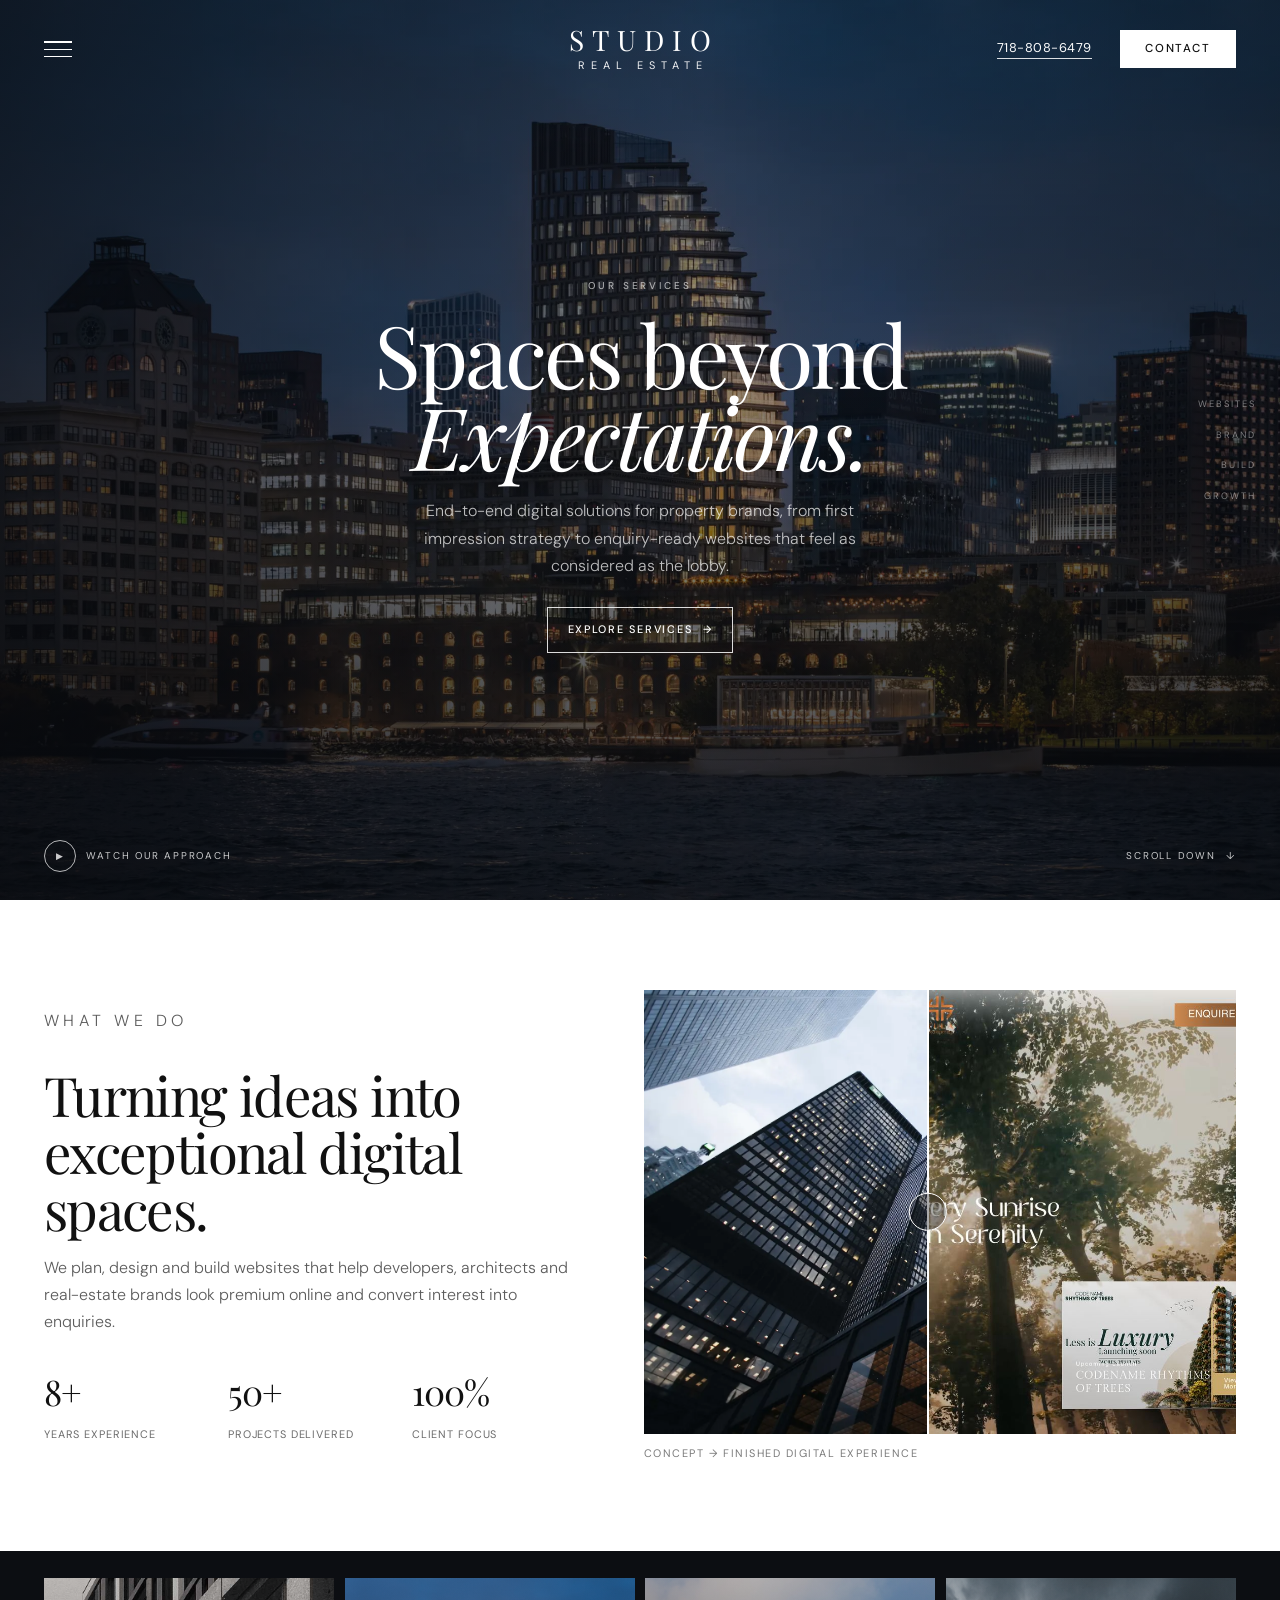
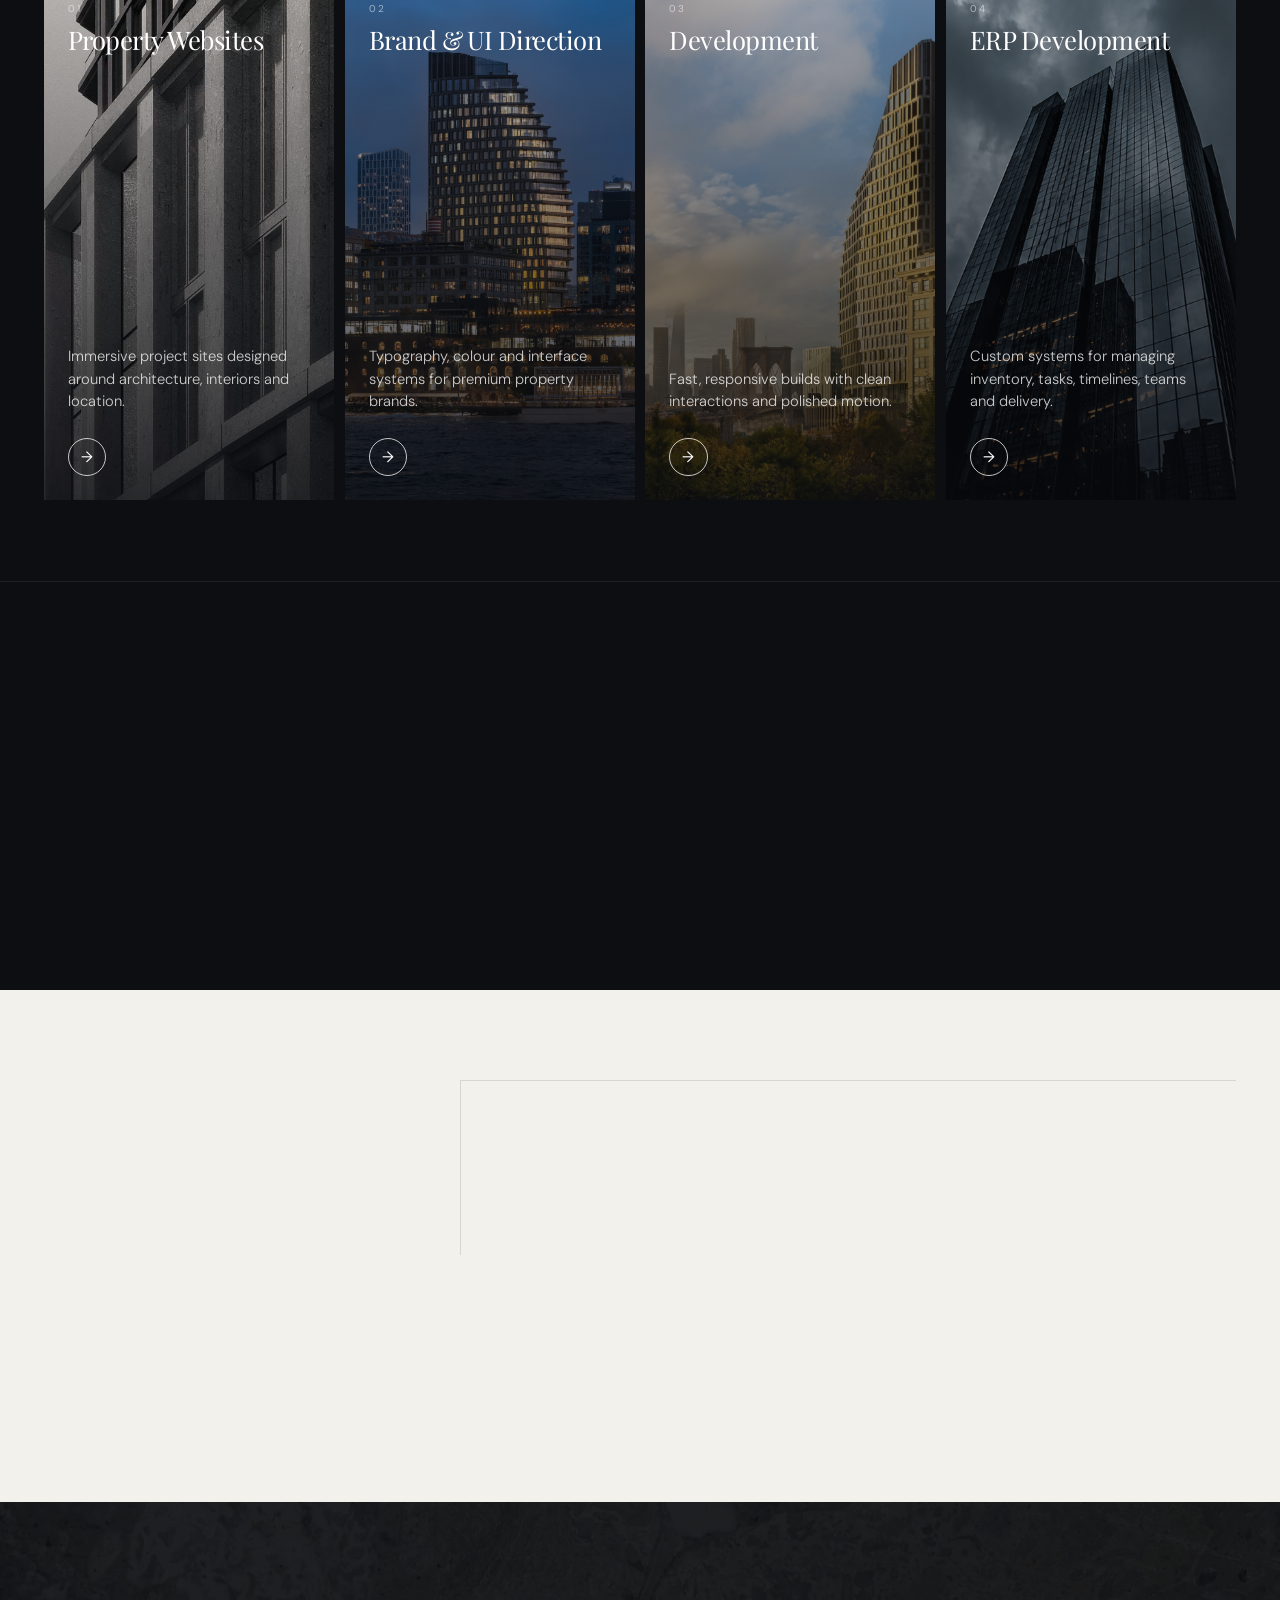
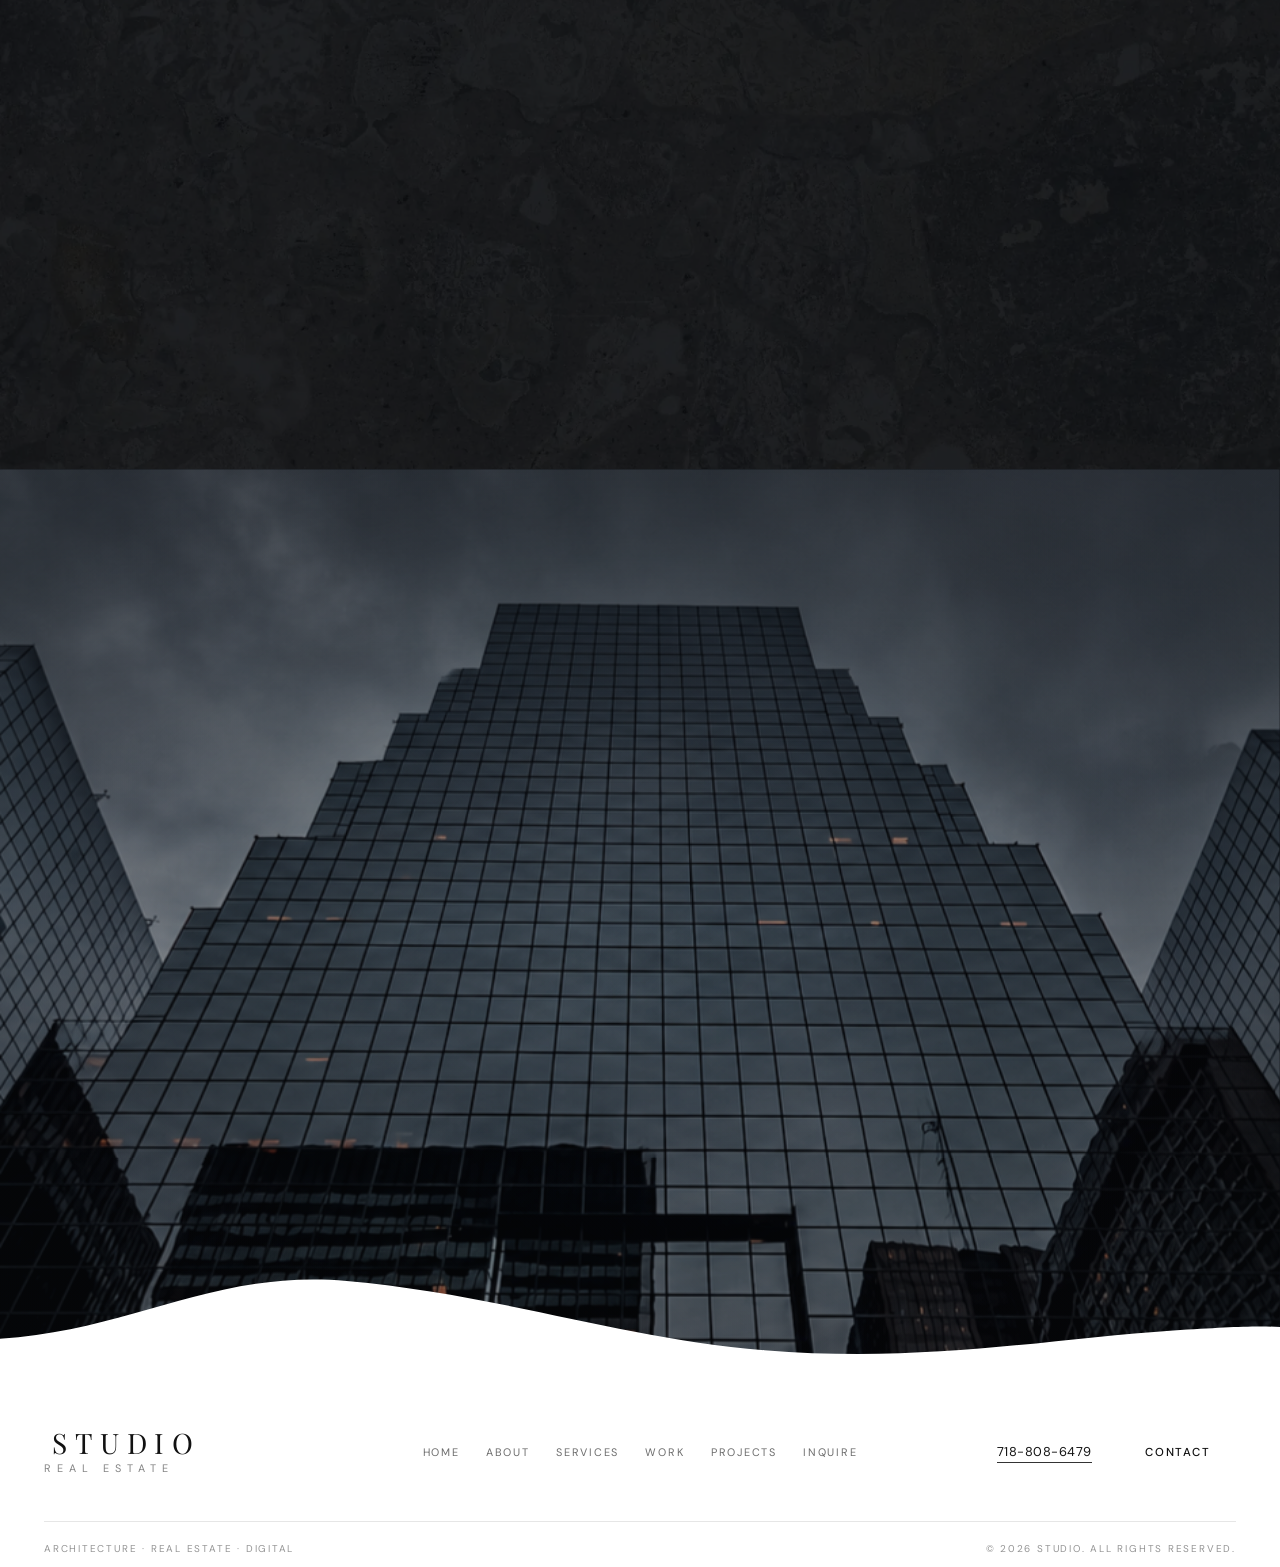
==== commit 607aede3: "s" ====
--- a/service.html
+++ b/service.html
@@ -4,6 +4,9 @@
     <meta charset="UTF-8" />
     <meta name="viewport" content="width=device-width, initial-scale=1.0" />
     <title>Services | Studio Real Estate</title>
+    <link rel="preconnect" href="https://fonts.googleapis.com" />
+    <link rel="preconnect" href="https://fonts.gstatic.com" crossorigin />
+    <link href="https://fonts.googleapis.com/css2?family=DM+Sans:wght@400;500;600&family=Playfair+Display:ital,wght@0,400;0,500;1,400&display=swap" rel="stylesheet" />
     <link rel="stylesheet" href="css/style.css" />
     <link rel="stylesheet" href="css/service.css" />
   </head>
@@ -28,7 +31,7 @@
 
       <div class="header-actions">
         <a class="header-phone" href="tel:7188086479">718-808-6479</a>
-        <a class="btn-inquire" href="#start">Inquire</a>
+        <a class="btn-inquire" href="start-project.html">Contact</a>
       </div>
     </header>
 
@@ -38,8 +41,9 @@
           <li><a href="index.html#hero">Home</a></li>
           <li><a href="index.html#statement">Work</a></li>
           <li><a href="service.html">Services</a></li>
-          <li><a href="#start">Start a Project</a></li>
-          <li><a href="index.html#projects">Projects</a></li>
+          <li><a href="project.html">Projects</a></li>
+          <li><a href="about.html">About</a></li>
+          <li><a href="start-project.html">Contact</a></li>
         </ul>
       </div>
     </nav>
@@ -157,7 +161,7 @@
                     <li>Gallery &amp; walkthrough flows</li>
                     <li>Lead capture &amp; CRM hooks</li>
                   </ul>
-                  <a href="#start">Start a project <span aria-hidden="true">→</span></a>
+                  <a href="start-project.html">Contact <span aria-hidden="true">→</span></a>
                 </div>
               </div>
             </div>
@@ -187,7 +191,7 @@
                     <li>Interface patterns</li>
                     <li>Art direction for launches</li>
                   </ul>
-                  <a href="#start">Start a project <span aria-hidden="true">→</span></a>
+                  <a href="start-project.html">Contact <span aria-hidden="true">→</span></a>
                 </div>
               </div>
             </div>
@@ -217,7 +221,7 @@
                     <li>Motion &amp; micro-interactions</li>
                     <li>Performance &amp; SEO basics</li>
                   </ul>
-                  <a href="#start">Start a project <span aria-hidden="true">→</span></a>
+                  <a href="start-project.html">Contact <span aria-hidden="true">→</span></a>
                 </div>
               </div>
             </div>
@@ -247,7 +251,7 @@
                     <li>Team &amp; task workflows</li>
                     <li>Dashboards &amp; reporting</li>
                   </ul>
-                  <a href="#start">Start a project <span aria-hidden="true">→</span></a>
+                  <a href="start-project.html">Contact <span aria-hidden="true">→</span></a>
                 </div>
               </div>
             </div>
@@ -389,14 +393,14 @@
         </div>
 
         <div class="start__content">
-          <p class="start__eyebrow">05, Start a project</p>
+          <p class="start__eyebrow">05, Contact</p>
           <h2 class="start__title" data-start-title aria-live="polite">
             <span class="start__line"><span>Your next</span></span>
             <span class="start__line"><span>property</span></span>
             <span class="start__line"><span>deserves a better</span></span>
             <span class="start__line"><span>first impression.</span></span>
           </h2>
-          <a class="start__cta" href="mailto:hello@studio.com">
+          <a class="start__cta" href="start-project.html">
             Let’s talk
             <span aria-hidden="true">→</span>
           </a>
@@ -423,17 +427,18 @@
             <span class="brand__place">Real Estate</span>
           </a>
 
-          <nav class="site-footer__nav" aria-label="Footer">
+                    <nav class="site-footer__nav" aria-label="Footer">
             <a href="index.html#hero">Home</a>
+            <a href="about.html">About</a>
+            <a href="service.html">Services</a>
             <a href="index.html#statement">Work</a>
-            <a href="service.html">Services</a>
-            <a href="index.html#projects">Projects</a>
-            <a href="#start">Inquire</a>
+            <a href="project.html">Projects</a>
+            <a href="start-project.html">Inquire</a>
           </nav>
 
           <div class="site-footer__actions">
             <a class="site-footer__phone" href="tel:7188086479">718-808-6479</a>
-            <a class="btn-inquire site-footer__btn" href="#start">Start a project</a>
+            <a class="btn-inquire site-footer__btn" href="start-project.html">Contact</a>
           </div>
         </div>
 
--- a/css/style.css
+++ b/css/style.css
@@ -1,47 +1,6 @@
 /* ============================================
-   Olympia Dumbo — Base & Fonts
+   Studio — Base & Fonts
    ============================================ */
-
-@font-face {
-  font-family: "Josefin Sans";
-  src: url("../Josefin_Sans/JosefinSans-VariableFont_wght.ttf")
-    format("truetype-variations");
-  font-weight: 100 700;
-  font-style: normal;
-  font-display: swap;
-}
-
-@font-face {
-  font-family: "Satoshi";
-  src: url("../Josefin_Sans/Satoshi-Light.otf") format("opentype");
-  font-weight: 300;
-  font-style: normal;
-  font-display: swap;
-}
-
-@font-face {
-  font-family: "Satoshi";
-  src: url("../Josefin_Sans/Satoshi-Regular.otf") format("opentype");
-  font-weight: 400;
-  font-style: normal;
-  font-display: swap;
-}
-
-@font-face {
-  font-family: "Satoshi";
-  src: url("../Josefin_Sans/Satoshi-Medium.otf") format("opentype");
-  font-weight: 500;
-  font-style: normal;
-  font-display: swap;
-}
-
-@font-face {
-  font-family: "Satoshi";
-  src: url("../Josefin_Sans/Satoshi-Bold.otf") format("opentype");
-  font-weight: 700;
-  font-style: normal;
-  font-display: swap;
-}
 
 :root {
   --color-white: #ffffff;
@@ -65,7 +24,7 @@
 }
 
 body {
-  font-family: "Satoshi", "Josefin Sans", sans-serif;
+  font-family: "DM Sans", Arial, sans-serif;
   color: var(--color-white);
   background: var(--color-ink);
   line-height: 1.4;
@@ -156,7 +115,7 @@
 }
 
 .brand__name {
-  font-family: "Josefin Sans", sans-serif;
+  font-family: "Playfair Display", Georgia, serif;
   font-weight: 200;
   font-size: clamp(1.35rem, 2.2vw, 1.85rem);
   letter-spacing: 0.28em;
@@ -166,7 +125,7 @@
 }
 
 .brand__place {
-  font-family: "Satoshi", sans-serif;
+  font-family: "DM Sans", sans-serif;
   font-weight: 400;
   font-size: clamp(0.55rem, 0.85vw, 0.68rem);
   letter-spacing: 0.55em;
@@ -185,7 +144,7 @@
 }
 
 .header-phone {
-  font-family: "Satoshi", sans-serif;
+  font-family: "DM Sans", sans-serif;
   font-weight: 400;
   font-size: clamp(0.7rem, 1vw, 0.82rem);
   letter-spacing: 0.04em;
@@ -206,7 +165,7 @@
   padding: 0.7rem 1.35rem;
   background: var(--color-white);
   color: var(--color-black);
-  font-family: "Satoshi", sans-serif;
+  font-family: "DM Sans", sans-serif;
   font-weight: 500;
   font-size: 0.72rem;
   letter-spacing: 0.14em;
@@ -249,7 +208,7 @@
   align-items: center;
   justify-content: center;
   min-height: 100%;
-  padding: 6rem var(--header-pad-x) 3rem;
+  padding: 5rem var(--header-pad-x) 3rem;
 }
 
 .site-menu__links {
@@ -258,12 +217,13 @@
 
 .site-menu__links a {
   display: inline-block;
-  font-family: "Josefin Sans", sans-serif;
-  font-weight: 200;
-  font-size: clamp(1.75rem, 5vw, 3.25rem);
-  letter-spacing: 0.18em;
-  text-transform: uppercase;
-  padding: 0.45em 0;
+  font-family: "Playfair Display", Georgia, serif;
+  font-weight: 400;
+  font-size: clamp(1.5rem, 3.5vw, 2.25rem);
+  letter-spacing: 0.16em;
+  text-transform: uppercase;
+  padding: 0.4em 0;
+  line-height: 1.15;
   transition: opacity 0.25s ease;
 }
 
@@ -280,6 +240,7 @@
 .site-menu.is-open .site-menu__links li:nth-child(3) { animation-delay: 0.2s; }
 .site-menu.is-open .site-menu__links li:nth-child(4) { animation-delay: 0.26s; }
 .site-menu.is-open .site-menu__links li:nth-child(5) { animation-delay: 0.32s; }
+.site-menu.is-open .site-menu__links li:nth-child(6) { animation-delay: 0.38s; }
 
 @keyframes menuLinkIn {
   from {
@@ -378,7 +339,7 @@
 }
 
 .hero__eyebrow {
-  font-family: "Satoshi", sans-serif;
+  font-family: "DM Sans", sans-serif;
   font-weight: 400;
   font-size: clamp(0.58rem, 1vw, 0.72rem);
   letter-spacing: 0.28em;
@@ -388,7 +349,7 @@
 }
 
 .hero__title {
-  font-family: "Josefin Sans", sans-serif;
+  font-family: "Playfair Display", Georgia, serif;
   font-weight: 400;
   font-size: clamp(2rem, 6vw, 4.6rem);
   line-height: 1.08;
@@ -402,7 +363,7 @@
 }
 
 .hero__subtitle {
-  font-family: "Satoshi", sans-serif;
+  font-family: "DM Sans", sans-serif;
   font-weight: 500;
   font-size: clamp(0.62rem, 1.15vw, 0.8rem);
   letter-spacing: 0.22em;
@@ -421,7 +382,7 @@
   min-width: 9rem;
 }
 
-/* Hero entrance — triggered by .is-ready on body */
+/* Hero entrance â€” triggered by .is-ready on body */
 [data-hero-animate] {
   opacity: 0;
   transform: translateY(28px);
@@ -581,7 +542,7 @@
   flex-wrap: wrap;
   align-items: center;
   gap: 0.55rem;
-  font-family: "Satoshi", sans-serif;
+  font-family: "DM Sans", sans-serif;
   font-weight: 400;
   font-size: clamp(0.58rem, 1vw, 0.72rem);
   letter-spacing: 0.22em;
@@ -602,7 +563,7 @@
   max-width: 12ch;
   margin-top: clamp(1.5rem, 4vh, 3rem);
   margin-bottom: clamp(1.5rem, 4vh, 3rem);
-  font-family: "Satoshi", sans-serif;
+  font-family: "DM Sans", sans-serif;
   font-weight: 700;
   font-size: clamp(3.1rem, 9.5vw, 7.5rem);
   line-height: 0.92;
@@ -638,7 +599,7 @@
 
 .statement__copy {
   max-width: 28rem;
-  font-family: "Satoshi", sans-serif;
+  font-family: "DM Sans", sans-serif;
   font-weight: 300;
   font-size: clamp(0.88rem, 1.35vw, 1.05rem);
   line-height: 1.55;
@@ -668,7 +629,7 @@
   align-items: center;
   gap: 0.85rem;
   margin-top: clamp(2rem, 5vh, 3.5rem);
-  font-family: "Satoshi", sans-serif;
+  font-family: "DM Sans", sans-serif;
   font-weight: 500;
   font-size: 0.62rem;
   letter-spacing: 0.28em;
@@ -777,7 +738,7 @@
   align-items: center;
   justify-content: center;
   gap: 0.75rem;
-  font-family: "Satoshi", sans-serif;
+  font-family: "DM Sans", sans-serif;
   font-weight: 500;
   font-size: 0.68rem;
   letter-spacing: 0.18em;
@@ -808,7 +769,7 @@
 }
 
 .services__title {
-  font-family: "Josefin Sans", sans-serif;
+  font-family: "Playfair Display", Georgia, serif;
   font-weight: 400;
   font-size: clamp(1.55rem, 3.6vw, 3.1rem);
   line-height: 1.15;
@@ -840,7 +801,7 @@
 }
 
 .services__lead {
-  font-family: "Satoshi", sans-serif;
+  font-family: "DM Sans", sans-serif;
   font-weight: 400;
   font-size: clamp(0.98rem, 1.35vw, 1.08rem);
   line-height: 1.65;
@@ -863,7 +824,7 @@
   gap: 0.65rem;
   padding: 0.85rem 1.15rem;
   border: 1px solid var(--services-ink);
-  font-family: "Satoshi", sans-serif;
+  font-family: "DM Sans", sans-serif;
   font-weight: 500;
   font-size: 0.68rem;
   letter-spacing: 0.14em;
@@ -957,7 +918,7 @@
 
 .services__num span {
   display: inline-block;
-  font-family: "Satoshi", sans-serif;
+  font-family: "DM Sans", sans-serif;
   font-weight: 400;
   font-size: 0.72rem;
   letter-spacing: 0.06em;
@@ -998,7 +959,7 @@
 }
 
 .services__tag {
-  font-family: "Satoshi", sans-serif;
+  font-family: "DM Sans", sans-serif;
   font-weight: 500;
   font-size: 0.62rem;
   letter-spacing: 0.16em;
@@ -1008,7 +969,7 @@
 }
 
 .services__info h3 {
-  font-family: "Josefin Sans", sans-serif;
+  font-family: "Playfair Display", Georgia, serif;
   font-weight: 300;
   font-size: clamp(1.2rem, 2.1vw, 1.55rem);
   letter-spacing: 0.06em;
@@ -1025,7 +986,7 @@
 }
 
 .services__info p:not(.services__tag) {
-  font-family: "Satoshi", sans-serif;
+  font-family: "DM Sans", sans-serif;
   font-weight: 400;
   font-size: clamp(0.88rem, 1.1vw, 0.98rem);
   line-height: 1.6;
@@ -1082,7 +1043,7 @@
   left: 0.7rem;
   bottom: 0.65rem;
   right: 0.7rem;
-  font-family: "Satoshi", sans-serif;
+  font-family: "DM Sans", sans-serif;
   font-weight: 500;
   font-size: 0.55rem;
   letter-spacing: 0.14em;
@@ -1183,7 +1144,7 @@
   align-items: center;
   justify-content: center;
   gap: 0.75rem;
-  font-family: "Satoshi", sans-serif;
+  font-family: "DM Sans", sans-serif;
   font-weight: 500;
   font-size: 0.68rem;
   letter-spacing: 0.18em;
@@ -1214,7 +1175,7 @@
 }
 
 .projects__title {
-  font-family: "Josefin Sans", sans-serif;
+  font-family: "Playfair Display", Georgia, serif;
   font-weight: 500;
   font-size: clamp(2.35rem, 6.2vw, 5rem);
   line-height: 0.98;
@@ -1310,7 +1271,7 @@
 }
 
 .projects__lead {
-  font-family: "Satoshi", sans-serif;
+  font-family: "DM Sans", sans-serif;
   font-weight: 400;
   font-size: clamp(0.95rem, 1.3vw, 1.05rem);
   line-height: 1.65;
@@ -1341,7 +1302,7 @@
   padding: 0.8rem 1.35rem;
   background: var(--projects-ink);
   color: #ffffff;
-  font-family: "Satoshi", sans-serif;
+  font-family: "DM Sans", sans-serif;
   font-weight: 500;
   font-size: 0.68rem;
   letter-spacing: 0.16em;
@@ -1429,7 +1390,7 @@
   position: absolute;
   left: 0.6rem;
   bottom: 0.45rem;
-  font-family: "Satoshi", sans-serif;
+  font-family: "DM Sans", sans-serif;
   font-size: 0.52rem;
   letter-spacing: 0.14em;
   text-transform: uppercase;
@@ -1490,7 +1451,7 @@
   display: flex;
   align-items: center;
   justify-content: center;
-  font-family: "Satoshi", sans-serif;
+  font-family: "DM Sans", sans-serif;
   font-size: 0.68rem;
   letter-spacing: 0.2em;
   text-transform: uppercase;
@@ -1510,7 +1471,7 @@
 }
 
 .projects__index {
-  font-family: "Satoshi", sans-serif;
+  font-family: "DM Sans", sans-serif;
   font-size: 0.68rem;
   letter-spacing: 0.08em;
   color: #8a8a8a;
@@ -1518,7 +1479,7 @@
 }
 
 .projects__copy h3 {
-  font-family: "Josefin Sans", sans-serif;
+  font-family: "Playfair Display", Georgia, serif;
   font-weight: 300;
   font-size: clamp(0.95rem, 1.4vw, 1.15rem);
   letter-spacing: 0.06em;
@@ -1529,7 +1490,7 @@
 }
 
 .projects__copy p {
-  font-family: "Satoshi", sans-serif;
+  font-family: "DM Sans", sans-serif;
   font-size: 0.78rem;
   color: var(--projects-muted);
   word-break: break-all;
@@ -1615,7 +1576,7 @@
 }
 
 .vision__title {
-  font-family: "Josefin Sans", sans-serif;
+  font-family: "Playfair Display", Georgia, serif;
   font-weight: 200;
   font-size: clamp(1.65rem, 3.8vw, 2.85rem);
   line-height: 1.12;
@@ -1642,7 +1603,7 @@
   flex-shrink: 0;
   padding: 0.75rem 1rem;
   border: 1px solid rgba(255, 255, 255, 0.85);
-  font-family: "Satoshi", sans-serif;
+  font-family: "DM Sans", sans-serif;
   font-weight: 500;
   font-size: 0.65rem;
   letter-spacing: 0.14em;
@@ -1687,7 +1648,7 @@
 }
 
 .approach__eyebrow {
-  font-family: "Satoshi", sans-serif;
+  font-family: "DM Sans", sans-serif;
   font-weight: 500;
   font-size: 0.62rem;
   letter-spacing: 0.28em;
@@ -1705,7 +1666,7 @@
 }
 
 .approach__title {
-  font-family: "Josefin Sans", sans-serif;
+  font-family: "Playfair Display", Georgia, serif;
   font-weight: 300;
   font-size: clamp(2.85rem, 6.4vw, 5.4rem);
   line-height: 0.94;
@@ -1764,7 +1725,7 @@
 }
 
 .approach__copy {
-  font-family: "Satoshi", sans-serif;
+  font-family: "DM Sans", sans-serif;
   font-weight: 300;
   font-size: clamp(0.95rem, 1.25vw, 1.08rem);
   line-height: 1.7;
@@ -1834,7 +1795,7 @@
 
 .approach__value {
   display: block;
-  font-family: "Josefin Sans", sans-serif;
+  font-family: "Playfair Display", Georgia, serif;
   font-weight: 300;
   font-size: clamp(1.85rem, 3.2vw, 2.65rem);
   line-height: 1;
@@ -1845,7 +1806,7 @@
 
 .approach__label {
   display: block;
-  font-family: "Satoshi", sans-serif;
+  font-family: "DM Sans", sans-serif;
   font-weight: 500;
   font-size: 0.58rem;
   letter-spacing: 0.2em;
@@ -2029,7 +1990,7 @@
 }
 
 .build__eyebrow {
-  font-family: "Satoshi", sans-serif;
+  font-family: "DM Sans", sans-serif;
   font-weight: 500;
   font-size: 0.62rem;
   letter-spacing: 0.28em;
@@ -2058,7 +2019,7 @@
 
 .build__title {
   min-width: 0;
-  font-family: "Josefin Sans", sans-serif;
+  font-family: "Playfair Display", Georgia, serif;
   font-weight: 300;
   font-size: clamp(2.2rem, 4.8vw, 4.5rem);
   line-height: 0.95;
@@ -2098,7 +2059,7 @@
   max-width: none;
   margin: 0;
   padding: 0 0 0.2rem;
-  font-family: "Satoshi", sans-serif;
+  font-family: "DM Sans", sans-serif;
   font-weight: 400;
   font-size: 1.05rem;
   line-height: 1.7;
@@ -2124,7 +2085,7 @@
   left: -0.06em;
   top: 50%;
   margin: 0;
-  font-family: "Josefin Sans", sans-serif;
+  font-family: "Playfair Display", Georgia, serif;
   font-weight: 200;
   font-size: clamp(10rem, 26vw, 20rem);
   line-height: 0.7;
@@ -2202,7 +2163,7 @@
 
 .build__num {
   flex: 0 0 auto;
-  font-family: "Satoshi", sans-serif;
+  font-family: "DM Sans", sans-serif;
   font-weight: 500;
   font-size: 0.62rem;
   letter-spacing: 0.2em;
@@ -2214,7 +2175,7 @@
 
 .build__name {
   min-width: 0;
-  font-family: "Josefin Sans", sans-serif;
+  font-family: "Playfair Display", Georgia, serif;
   font-weight: 300;
   font-size: clamp(1.7rem, 4.4vw, 3.9rem);
   line-height: 0.95;
@@ -2244,7 +2205,7 @@
   margin: 0;
   padding: 0 0 0 1.15rem;
   border-left: 1px solid #d8d8d8;
-  font-family: "Satoshi", sans-serif;
+  font-family: "DM Sans", sans-serif;
   font-weight: 400;
   font-size: 1.02rem;
   line-height: 1.65;
@@ -2280,7 +2241,7 @@
 .start {
   --footer-wave-h: clamp(4.75rem, 11vw, 8.25rem);
   position: relative;
-  min-height: min(100vh, 58rem);
+  min-height: min(115vh, 68rem);
   display: flex;
   align-items: center;
   justify-content: center;
@@ -2288,7 +2249,7 @@
   color: #ffffff;
   background: #0c0e12;
   isolation: isolate;
-  padding-bottom: calc(var(--footer-wave-h) + clamp(2.5rem, 6vh, 4.5rem));
+  padding-bottom: calc(var(--footer-wave-h) + clamp(5rem, 12vh, 8.5rem));
   box-sizing: border-box;
 }
 
@@ -2351,7 +2312,7 @@
   z-index: 1;
   width: 100%;
   max-width: 48rem;
-  padding: clamp(4rem, 9vh, 6rem) var(--header-pad-x) clamp(3.5rem, 8vh, 5.5rem);
+  padding: clamp(4rem, 9vh, 6rem) var(--header-pad-x) clamp(5rem, 11vh, 7.5rem);
   text-align: center;
   display: flex;
   flex-direction: column;
@@ -2359,7 +2320,7 @@
 }
 
 .start__eyebrow {
-  font-family: "Satoshi", sans-serif;
+  font-family: "DM Sans", sans-serif;
   font-weight: 500;
   font-size: 0.62rem;
   letter-spacing: 0.32em;
@@ -2377,7 +2338,7 @@
 }
 
 .start__title {
-  font-family: "Josefin Sans", sans-serif;
+  font-family: "Playfair Display", Georgia, serif;
   font-weight: 300;
   font-size: clamp(1.75rem, 4.6vw, 3.35rem);
   line-height: 1.05;
@@ -2448,7 +2409,7 @@
   gap: 0.6rem;
   padding: 0.85rem 1.35rem;
   border: 1px solid rgba(255, 255, 255, 0.85);
-  font-family: "Satoshi", sans-serif;
+  font-family: "DM Sans", sans-serif;
   font-weight: 500;
   font-size: 0.68rem;
   letter-spacing: 0.18em;
@@ -2551,7 +2512,7 @@
 }
 
 .site-footer__nav a {
-  font-family: "Satoshi", sans-serif;
+  font-family: "DM Sans", sans-serif;
   font-weight: 400;
   font-size: 0.68rem;
   letter-spacing: 0.16em;
@@ -2574,7 +2535,7 @@
 }
 
 .site-footer__phone {
-  font-family: "Satoshi", sans-serif;
+  font-family: "DM Sans", sans-serif;
   font-weight: 400;
   font-size: clamp(0.7rem, 1vw, 0.82rem);
   letter-spacing: 0.04em;
@@ -2612,7 +2573,7 @@
 }
 
 .site-footer__bar p {
-  font-family: "Satoshi", sans-serif;
+  font-family: "DM Sans", sans-serif;
   font-weight: 400;
   font-size: 0.62rem;
   letter-spacing: 0.18em;
--- a/css/service.css
+++ b/css/service.css
@@ -54,7 +54,7 @@
 }
 
 .svc-kicker {
-  font-family: "Satoshi", sans-serif;
+  font-family: "DM Sans", sans-serif;
   font-weight: 500;
   font-size: 0.62rem;
   letter-spacing: 0.28em;
@@ -74,7 +74,7 @@
   gap: 0.65rem;
   min-height: 2.85rem;
   padding: 0.7rem 1.2rem;
-  font-family: "Satoshi", sans-serif;
+  font-family: "DM Sans", sans-serif;
   font-weight: 500;
   font-size: 0.68rem;
   letter-spacing: 0.16em;
@@ -158,7 +158,7 @@
 }
 
 .svc-hero__eyebrow {
-  font-family: "Satoshi", sans-serif;
+  font-family: "DM Sans", sans-serif;
   font-weight: 500;
   font-size: 0.62rem;
   letter-spacing: 0.3em;
@@ -168,7 +168,7 @@
 }
 
 .svc-hero__title {
-  font-family: "Josefin Sans", sans-serif;
+  font-family: "Playfair Display", Georgia, serif;
   font-weight: 300;
   font-size: clamp(2.6rem, 7vw, 5.4rem);
   line-height: 0.95;
@@ -186,7 +186,7 @@
 }
 
 .svc-hero__copy {
-  font-family: "Satoshi", sans-serif;
+  font-family: "DM Sans", sans-serif;
   font-weight: 300;
   font-size: 1rem;
   line-height: 1.7;
@@ -203,7 +203,7 @@
   flex-direction: column;
   gap: 1.1rem;
   transform: translateY(-50%);
-  font-family: "Satoshi", sans-serif;
+  font-family: "DM Sans", sans-serif;
   font-size: 0.58rem;
   letter-spacing: 0.22em;
   text-transform: uppercase;
@@ -232,7 +232,7 @@
   display: inline-flex;
   align-items: center;
   gap: 0.65rem;
-  font-family: "Satoshi", sans-serif;
+  font-family: "DM Sans", sans-serif;
   font-size: 0.62rem;
   letter-spacing: 0.18em;
   text-transform: uppercase;
@@ -271,7 +271,7 @@
 }
 
 .svc-intro__copy h2 {
-  font-family: "Josefin Sans", sans-serif;
+  font-family: "Playfair Display", Georgia, serif;
   font-weight: 300;
   font-size: clamp(2rem, 4.5vw, 3.4rem);
   line-height: 1.05;
@@ -280,7 +280,7 @@
 }
 
 .svc-intro__copy > p {
-  font-family: "Satoshi", sans-serif;
+  font-family: "DM Sans", sans-serif;
   font-weight: 300;
   font-size: 1rem;
   line-height: 1.7;
@@ -297,7 +297,7 @@
 
 .svc-stats strong {
   display: block;
-  font-family: "Josefin Sans", sans-serif;
+  font-family: "Playfair Display", Georgia, serif;
   font-weight: 300;
   font-size: clamp(1.6rem, 3vw, 2.2rem);
   letter-spacing: -0.03em;
@@ -305,7 +305,7 @@
 }
 
 .svc-stats span {
-  font-family: "Satoshi", sans-serif;
+  font-family: "DM Sans", sans-serif;
   font-size: 0.68rem;
   letter-spacing: 0.08em;
   text-transform: uppercase;
@@ -383,7 +383,7 @@
 
 .svc-compare__caption {
   margin-top: 0.75rem;
-  font-family: "Satoshi", sans-serif;
+  font-family: "DM Sans", sans-serif;
   font-size: 0.68rem;
   letter-spacing: 0.14em;
   text-transform: uppercase;
@@ -472,7 +472,7 @@
 
 .svc-core__body span:first-child,
 .svc-core__back > span:first-child {
-  font-family: "Satoshi", sans-serif;
+  font-family: "DM Sans", sans-serif;
   font-size: 0.62rem;
   letter-spacing: 0.2em;
   color: rgba(255, 255, 255, 0.55);
@@ -480,7 +480,7 @@
 
 .svc-core__body h3,
 .svc-core__back h3 {
-  font-family: "Josefin Sans", sans-serif;
+  font-family: "Playfair Display", Georgia, serif;
   font-weight: 300;
   font-size: clamp(1.35rem, 2vw, 1.75rem);
   letter-spacing: -0.02em;
@@ -489,7 +489,7 @@
 }
 
 .svc-core__body p {
-  font-family: "Satoshi", sans-serif;
+  font-family: "DM Sans", sans-serif;
   font-weight: 300;
   font-size: 0.92rem;
   line-height: 1.55;
@@ -536,7 +536,7 @@
 }
 
 .svc-core__back p {
-  font-family: "Satoshi", sans-serif;
+  font-family: "DM Sans", sans-serif;
   font-weight: 300;
   font-size: 0.92rem;
   line-height: 1.6;
@@ -553,7 +553,7 @@
 }
 
 .svc-core__back li {
-  font-family: "Satoshi", sans-serif;
+  font-family: "DM Sans", sans-serif;
   font-weight: 400;
   font-size: 0.78rem;
   letter-spacing: 0.04em;
@@ -578,7 +578,7 @@
   align-items: center;
   gap: 0.55rem;
   margin-top: 1.25rem;
-  font-family: "Satoshi", sans-serif;
+  font-family: "DM Sans", sans-serif;
   font-weight: 500;
   font-size: 0.68rem;
   letter-spacing: 0.16em;
@@ -625,7 +625,7 @@
 }
 
 .svc-process__intro h2 {
-  font-family: "Josefin Sans", sans-serif;
+  font-family: "Playfair Display", Georgia, serif;
   font-weight: 300;
   font-size: clamp(2.2rem, 5vw, 4rem);
   line-height: 1;
@@ -655,7 +655,7 @@
   display: flex;
   gap: 0.55rem;
   margin-top: 0.7rem;
-  font-family: "Satoshi", sans-serif;
+  font-family: "DM Sans", sans-serif;
   font-size: 0.72rem;
   letter-spacing: 0.14em;
   text-transform: uppercase;
@@ -695,7 +695,7 @@
 }
 
 .svc-expertise__intro h2 {
-  font-family: "Josefin Sans", sans-serif;
+  font-family: "Playfair Display", Georgia, serif;
   font-weight: 300;
   font-size: clamp(2rem, 4.5vw, 3.4rem);
   line-height: 1.05;
@@ -704,7 +704,7 @@
 }
 
 .svc-expertise__intro p {
-  font-family: "Satoshi", sans-serif;
+  font-family: "DM Sans", sans-serif;
   font-weight: 300;
   font-size: 1rem;
   line-height: 1.7;
@@ -736,7 +736,7 @@
 }
 
 .svc-expertise__grid h3 {
-  font-family: "Josefin Sans", sans-serif;
+  font-family: "Playfair Display", Georgia, serif;
   font-weight: 300;
   font-size: 1.05rem;
   letter-spacing: -0.01em;
@@ -805,7 +805,7 @@
 }
 
 .svc-why__copy h2 {
-  font-family: "Josefin Sans", sans-serif;
+  font-family: "Playfair Display", Georgia, serif;
   font-weight: 300;
   font-size: clamp(2rem, 4.5vw, 3.4rem);
   line-height: 1.05;
@@ -814,7 +814,7 @@
 }
 
 .svc-why__copy p {
-  font-family: "Satoshi", sans-serif;
+  font-family: "DM Sans", sans-serif;
   font-weight: 300;
   font-size: 1rem;
   line-height: 1.7;
@@ -830,7 +830,7 @@
 
 .svc-why__points span {
   display: block;
-  font-family: "Satoshi", sans-serif;
+  font-family: "DM Sans", sans-serif;
   font-size: 0.62rem;
   letter-spacing: 0.2em;
   color: rgba(255, 255, 255, 0.45);
@@ -838,14 +838,14 @@
 }
 
 .svc-why__points h3 {
-  font-family: "Josefin Sans", sans-serif;
+  font-family: "Playfair Display", Georgia, serif;
   font-weight: 300;
   font-size: 1.25rem;
   margin-bottom: 0.4rem;
 }
 
 .svc-why__points p {
-  font-family: "Satoshi", sans-serif;
+  font-family: "DM Sans", sans-serif;
   font-weight: 300;
   font-size: 0.92rem;
   line-height: 1.55;
